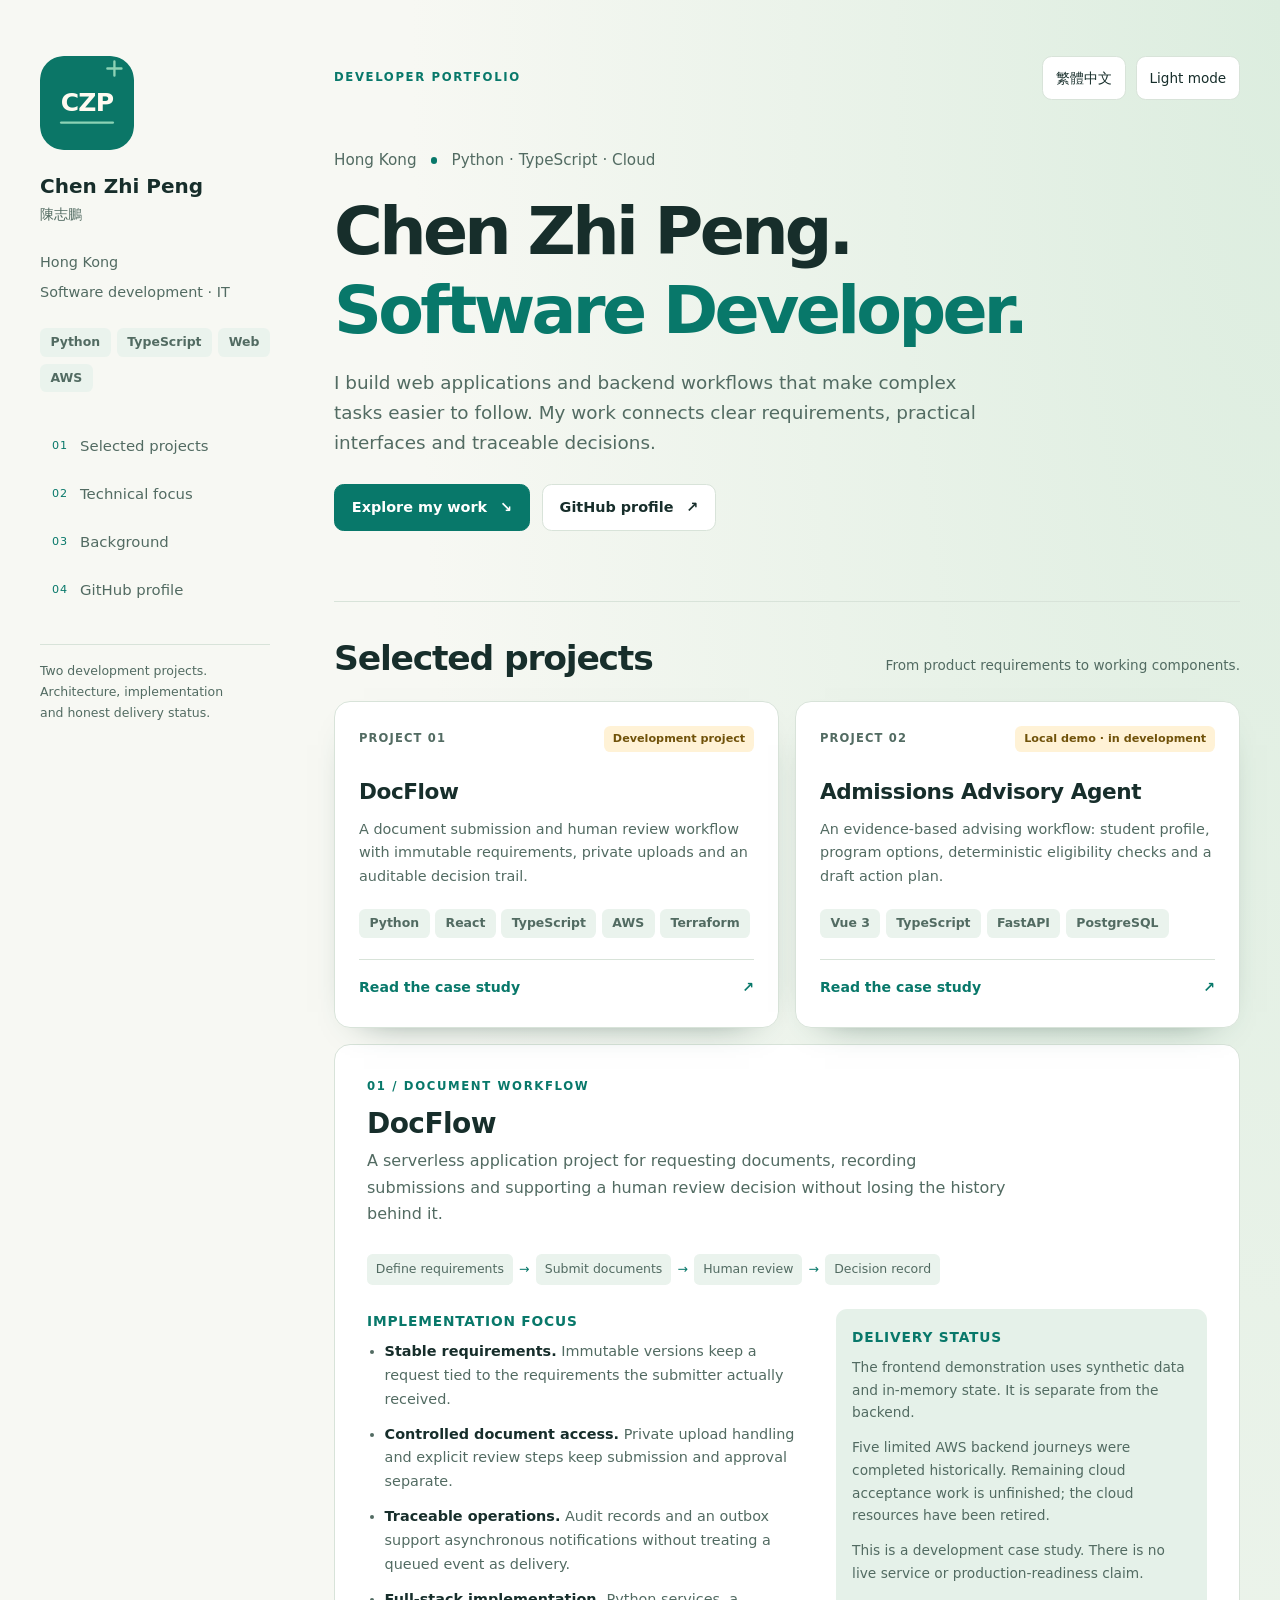
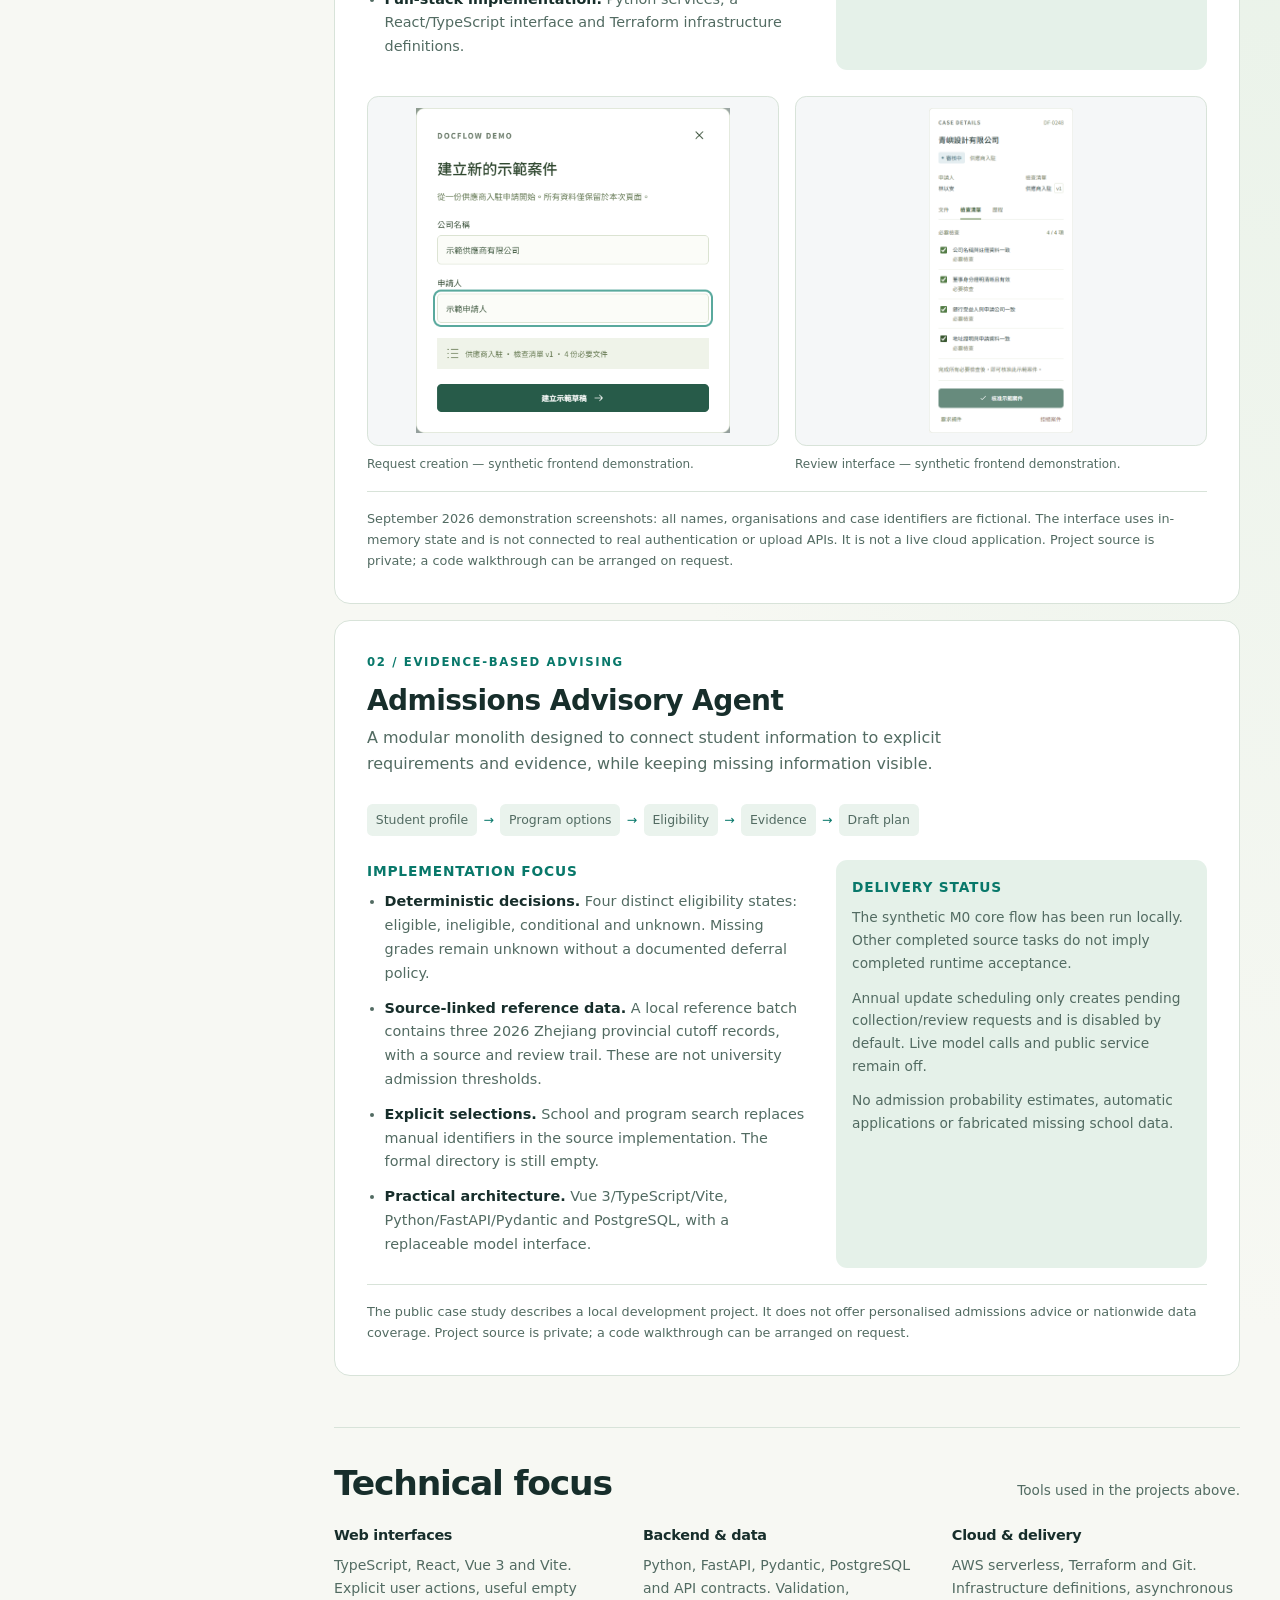
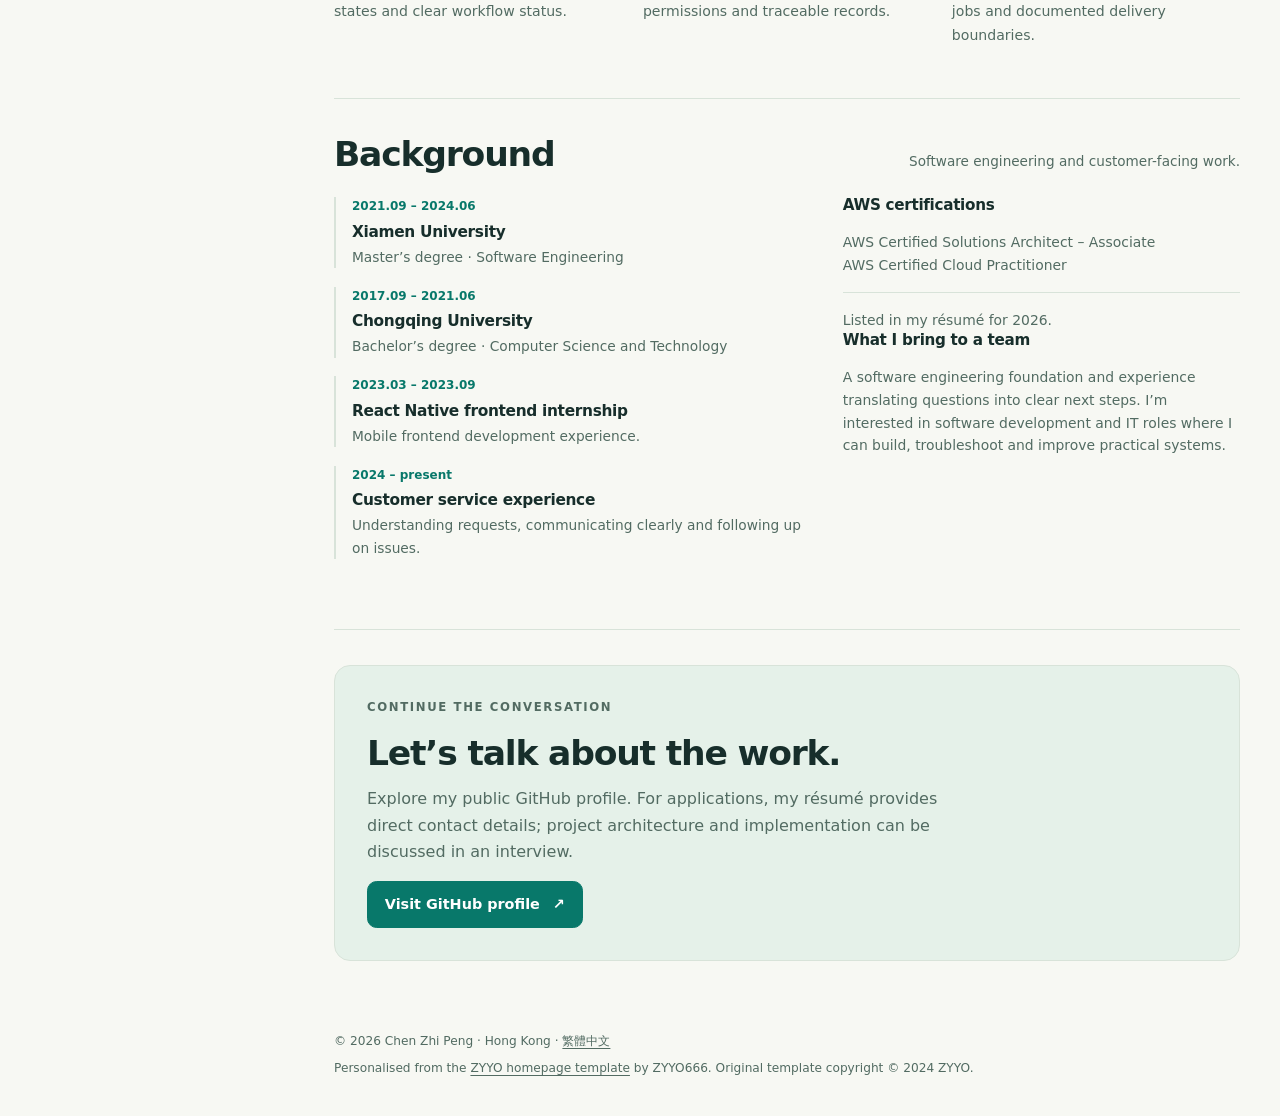
==== index.html @ c09a93d9 "PORTFOLIO-01 adapt ZYYO template for bilingual developer case studies" ====
<!DOCTYPE html>
<html lang="en" data-theme="light">
<head>
    <meta charset="utf-8">
    <meta name="viewport" content="width=device-width, initial-scale=1">
    <title>Chen Zhi Peng | Software Developer</title>
    <meta name="description" content="Chen Zhi Peng — software developer in Hong Kong. Selected projects in Python, TypeScript, web applications and AWS document workflows.">
    <meta name="theme-color" content="#08786a">
    <link rel="canonical" href="https://chanbilly-lab.github.io/">
    <link rel="icon" href="./static/img/monogram.svg" type="image/svg+xml">
    <link rel="alternate" hreflang="en" href="https://chanbilly-lab.github.io/">
    <link rel="alternate" hreflang="zh-Hant" href="https://chanbilly-lab.github.io/zh.html">
    <link rel="stylesheet" href="./static/css/root.css">
    <link rel="stylesheet" href="./static/css/style.css">
    <script src="./static/js/script.js" defer></script>
</head>
<body>
    <a class="skip-link" href="#main">Skip to content</a>
    <div class="zyyo-main">
        <aside class="zyyo-left" aria-label="Profile and navigation">
            <img class="logo" src="./static/img/monogram.svg" alt="CZP monogram" width="94" height="94">
            <div class="profile-name">Chen Zhi Peng</div>
            <div class="profile-name-secondary" lang="zh-Hant">陳志鵬</div>
            <div class="left-div left-des">
                <p>Hong Kong</p>
                <p>Software development · IT</p>
            </div>
            <div class="left-div left-tag" aria-label="Core technologies">
                <span class="left-tag-item">Python</span>
                <span class="left-tag-item">TypeScript</span>
                <span class="left-tag-item">Web</span>
                <span class="left-tag-item">AWS</span>
            </div>
            <nav class="side-nav" aria-label="On this page">
                <a href="#projects"><span aria-hidden="true">01</span>Selected projects</a>
                <a href="#skills"><span aria-hidden="true">02</span>Technical focus</a>
                <a href="#background"><span aria-hidden="true">03</span>Background</a>
                <a href="#contact"><span aria-hidden="true">04</span>GitHub profile</a>
            </nav>
            <p class="side-note">Two development projects.<br>Architecture, implementation<br>and honest delivery status.</p>
        </aside>
        <main class="zyyo-right" id="main">
            <div class="top-bar">
                <span class="eyebrow">Developer portfolio</span>
                <div class="toolbar">
                    <a class="language-link" href="./zh.html" lang="zh-Hant" hreflang="zh-Hant">繁體中文</a>
                    <button class="theme-toggle" type="button" data-theme-toggle aria-label="Toggle dark mode" aria-pressed="false" hidden>Light mode</button>
                </div>
            </div>
            <header class="hero">
                <p class="role-line">Hong Kong <span aria-hidden="true"></span> Python · TypeScript · Cloud</p>
                <h1 class="welcome">Chen Zhi Peng.<br><span class="gradientText">Software Developer.</span></h1>
                <p class="description">I build web applications and backend workflows that make complex tasks easier to follow. My work connects clear requirements, practical interfaces and traceable decisions.</p>
                <div class="iconContainer">
                    <a class="button button-primary" href="#projects">Explore my work <span aria-hidden="true">↘</span></a>
                    <a class="button button-secondary" href="https://github.com/chanbilly-lab">GitHub profile <span aria-hidden="true">↗</span></a>
                </div>
            </header>
            <section class="section" id="projects" aria-labelledby="projects-title">
                <div class="section-heading">
                    <h2 id="projects-title">Selected projects</h2>
                    <p>From product requirements to working components.</p>
                </div>
                <div class="projectList">
                    <article class="projectItem">
                        <div class="project-top"><span class="project-number">PROJECT 01</span><span class="status">Development project</span></div>
                        <h3>DocFlow</h3>
                        <p>A document submission and human review workflow with immutable requirements, private uploads and an auditable decision trail.</p>
                        <div class="stack" aria-label="DocFlow technologies"><span>Python</span><span>React</span><span>TypeScript</span><span>AWS</span><span>Terraform</span></div>
                        <a class="project-link" href="#docflow">Read the case study <span aria-hidden="true">↗</span></a>
                    </article>
                    <article class="projectItem">
                        <div class="project-top"><span class="project-number">PROJECT 02</span><span class="status">Local demo · in development</span></div>
                        <h3>Admissions Advisory Agent</h3>
                        <p>An evidence-based advising workflow: student profile, program options, deterministic eligibility checks and a draft action plan.</p>
                        <div class="stack" aria-label="Admissions project technologies"><span>Vue 3</span><span>TypeScript</span><span>FastAPI</span><span>PostgreSQL</span></div>
                        <a class="project-link" href="#admissions">Read the case study <span aria-hidden="true">↗</span></a>
                    </article>
                </div>
                <article class="case-study" id="docflow" aria-labelledby="docflow-title">
                    <p class="eyebrow case-label">01 / Document workflow</p>
                    <h3 id="docflow-title">DocFlow</h3>
                    <p class="case-summary">A serverless application project for requesting documents, recording submissions and supporting a human review decision without losing the history behind it.</p>
                    <div class="flow" aria-label="Workflow: define requirements, submit documents, human review, decision record">
                        <span>Define requirements</span><i aria-hidden="true">→</i><span>Submit documents</span><i aria-hidden="true">→</i><span>Human review</span><i aria-hidden="true">→</i><span>Decision record</span>
                    </div>
                    <div class="case-grid">
                        <div>
                            <h4>Implementation focus</h4>
                            <ul>
                                <li><strong>Stable requirements.</strong> Immutable versions keep a request tied to the requirements the submitter actually received.</li>
                                <li><strong>Controlled document access.</strong> Private upload handling and explicit review steps keep submission and approval separate.</li>
                                <li><strong>Traceable operations.</strong> Audit records and an outbox support asynchronous notifications without treating a queued event as delivery.</li>
                                <li><strong>Full-stack implementation.</strong> Python services, a React/TypeScript interface and Terraform infrastructure definitions.</li>
                            </ul>
                        </div>
                        <div class="project-scope">
                            <h4>Delivery status</h4>
                            <p>The frontend demonstration uses synthetic data and in-memory state. It is separate from the backend.</p>
                            <p>Five limited AWS backend journeys were completed historically. Remaining cloud acceptance work is unfinished; the cloud resources have been retired.</p>
                            <p>This is a development case study. There is no live service or production-readiness claim.</p>
                        </div>
                    </div>
                    <div class="demo-gallery" aria-label="Synthetic frontend examples">
                        <figure>
                            <div class="demo-image"><img src="./static/img/projects/docflow-create-demo.png" alt="Synthetic DocFlow frontend form for creating a document request" width="460" height="510" loading="lazy"></div>
                            <figcaption>Request creation — synthetic frontend demonstration.</figcaption>
                        </figure>
                        <figure>
                            <div class="demo-image"><img src="./static/img/projects/docflow-review-demo.png" alt="Synthetic DocFlow frontend document review example" width="304" height="686" loading="lazy"></div>
                            <figcaption>Review interface — synthetic frontend demonstration.</figcaption>
                        </figure>
                    </div>
                    <p class="source-note">September 2026 demonstration screenshots: all names, organisations and case identifiers are fictional. The interface uses in-memory state and is not connected to real authentication or upload APIs. It is not a live cloud application. Project source is private; a code walkthrough can be arranged on request.</p>
                </article>
                <article class="case-study" id="admissions" aria-labelledby="admissions-title">
                    <p class="eyebrow case-label">02 / Evidence-based advising</p>
                    <h3 id="admissions-title">Admissions Advisory Agent</h3>
                    <p class="case-summary">A modular monolith designed to connect student information to explicit requirements and evidence, while keeping missing information visible.</p>
                    <div class="flow" aria-label="Workflow: profile, program options, eligibility checks, evidence, draft plan">
                        <span>Student profile</span><i aria-hidden="true">→</i><span>Program options</span><i aria-hidden="true">→</i><span>Eligibility</span><i aria-hidden="true">→</i><span>Evidence</span><i aria-hidden="true">→</i><span>Draft plan</span>
                    </div>
                    <div class="case-grid">
                        <div>
                            <h4>Implementation focus</h4>
                            <ul>
                                <li><strong>Deterministic decisions.</strong> Four distinct eligibility states: eligible, ineligible, conditional and unknown. Missing grades remain unknown without a documented deferral policy.</li>
                                <li><strong>Source-linked reference data.</strong> A local reference batch contains three 2026 Zhejiang provincial cutoff records, with a source and review trail. These are not university admission thresholds.</li>
                                <li><strong>Explicit selections.</strong> School and program search replaces manual identifiers in the source implementation. The formal directory is still empty.</li>
                                <li><strong>Practical architecture.</strong> Vue 3/TypeScript/Vite, Python/FastAPI/Pydantic and PostgreSQL, with a replaceable model interface.</li>
                            </ul>
                        </div>
                        <div class="project-scope">
                            <h4>Delivery status</h4>
                            <p>The synthetic M0 core flow has been run locally. Other completed source tasks do not imply completed runtime acceptance.</p>
                            <p>Annual update scheduling only creates pending collection/review requests and is disabled by default. Live model calls and public service remain off.</p>
                            <p>No admission probability estimates, automatic applications or fabricated missing school data.</p>
                        </div>
                    </div>
                    <p class="source-note">The public case study describes a local development project. It does not offer personalised admissions advice or nationwide data coverage. Project source is private; a code walkthrough can be arranged on request.</p>
                </article>
            </section>
            <section class="section" id="skills" aria-labelledby="skills-title">
                <div class="section-heading"><h2 id="skills-title">Technical focus</h2><p>Tools used in the projects above.</p></div>
                <div class="skills-grid">
                    <div><h3>Web interfaces</h3><p>TypeScript, React, Vue 3 and Vite. Explicit user actions, useful empty states and clear workflow status.</p></div>
                    <div><h3>Backend &amp; data</h3><p>Python, FastAPI, Pydantic, PostgreSQL and API contracts. Validation, permissions and traceable records.</p></div>
                    <div><h3>Cloud &amp; delivery</h3><p>AWS serverless, Terraform and Git. Infrastructure definitions, asynchronous jobs and documented delivery boundaries.</p></div>
                </div>
            </section>
            <section class="section" id="background" aria-labelledby="background-title">
                <div class="section-heading"><h2 id="background-title">Background</h2><p>Software engineering and customer-facing work.</p></div>
                <div class="background-grid">
                    <ul class="timeline">
                        <li><time>2021.09 – 2024.06</time><h3>Xiamen University</h3><p>Master’s degree · Software Engineering</p></li>
                        <li><time>2017.09 – 2021.06</time><h3>Chongqing University</h3><p>Bachelor’s degree · Computer Science and Technology</p></li>
                        <li><time>2023.03 – 2023.09</time><h3>React Native frontend internship</h3><p>Mobile frontend development experience.</p></li>
                        <li><time>2024 – present</time><h3>Customer service experience</h3><p>Understanding requests, communicating clearly and following up on issues.</p></li>
                    </ul>
                    <div class="certifications">
                        <h3>AWS certifications</h3>
                        <p>AWS Certified Solutions Architect – Associate<br>AWS Certified Cloud Practitioner</p>
                        <p class="source-note">Listed in my résumé for 2026.</p>
                        <h3>What I bring to a team</h3>
                        <p>A software engineering foundation and experience translating questions into clear next steps. I’m interested in software development and IT roles where I can build, troubleshoot and improve practical systems.</p>
                    </div>
                </div>
            </section>
            <section class="section" id="contact" aria-labelledby="contact-title">
                <div class="contact">
                    <p class="eyebrow">Continue the conversation</p>
                    <h2 id="contact-title">Let’s talk about the work.</h2>
                    <p>Explore my public GitHub profile. For applications, my résumé provides direct contact details; project architecture and implementation can be discussed in an interview.</p>
                    <a class="button button-primary" href="https://github.com/chanbilly-lab">Visit GitHub profile <span aria-hidden="true">↗</span></a>
                </div>
            </section>
            <footer>
                <p>© 2026 Chen Zhi Peng · Hong Kong · <a href="./zh.html" lang="zh-Hant">繁體中文</a></p>
                <p>Personalised from the <a href="https://github.com/ZYYO666/homepage">ZYYO homepage template</a> by ZYYO666. Original template copyright © 2024 ZYYO.</p>
            </footer>
        </main>
    </div>
</body>
</html>
---- static/css/root.css ----
/* Theme variables retain the ZYYO homepage template's customization structure.
   Original template: https://github.com/ZYYO666/homepage (ZYYO666). */
:root {
    color-scheme: light;
    --main_bg_color: #f7f8f3;
    --main_text_color: #172e2b;
    --gradient: linear-gradient(105deg, #086f64, #268573 65%, #506d62);
    --purple_text_color: #08786a;
    --text_bg_color: #e5f1e9;
    --item_bg_color: #ffffff;
    --item_hover_color: #f0f7f2;
    --item_left_title_color: #172e2b;
    --item_left_text_color: #526b62;
    --footer_text_color: #526b62;
    --left_tag_item: #eaf3ed;
    --card_filter: 0px;
    --back_filter: 0px;
    --back_filter_color: transparent;
    --fill: #172e2b;
    --border_color: #d8e3d9;
    --muted_color: #526b62;
    --accent_color: #08786a;
    --accent_contrast: #ffffff;
    --status_bg: #fff2d6;
    --status_text: #70520a;
    --soft_gradient: radial-gradient(ellipse at 100% 0%, #dceddf 0, transparent 48%);
    --card_shadow: 0 14px 38px -30px #294f40;
}

html[data-theme="dark"] {
    color-scheme: dark;
    --main_bg_color: #14221f;
    --main_text_color: #eff5ee;
    --gradient: linear-gradient(105deg, #88d9bc, #b2ead3 65%, #d2e9dc);
    --purple_text_color: #88d9bc;
    --text_bg_color: #253b32;
    --item_bg_color: #1c2d27;
    --item_hover_color: #253c32;
    --item_left_title_color: #eff5ee;
    --item_left_text_color: #becfc4;
    --footer_text_color: #becfc4;
    --left_tag_item: #2a4034;
    --fill: #eff5ee;
    --border_color: #395143;
    --muted_color: #becfc4;
    --accent_color: #88d9bc;
    --accent_contrast: #14221f;
    --status_bg: #443c24;
    --status_text: #f2d889;
    --soft_gradient: radial-gradient(ellipse at 100% 0%, #264335 0, transparent 48%);
    --card_shadow: none;
}
---- static/css/style.css ----
/* Adapted from the sidebar and project card structure of ZYYO666/homepage.
   System fonts, keyboard focus and text selection are intentional. */
* { box-sizing: border-box; }
html { scroll-behavior: smooth; scroll-padding-top: 2rem; }
body {
    margin: 0;
    min-width: 280px;
    color: var(--main_text_color);
    background: var(--soft_gradient), var(--main_bg_color);
    font-family: ui-sans-serif, system-ui, -apple-system, BlinkMacSystemFont, "Segoe UI", "Microsoft JhengHei", "PingFang TC", sans-serif;
    font-size: 16px;
    line-height: 1.65;
    -webkit-font-smoothing: antialiased;
}
a { color: inherit; text-underline-offset: .22em; }
a:hover { color: var(--accent_color); }
button { font: inherit; }
button, a { -webkit-tap-highlight-color: transparent; }
:focus-visible { outline: 3px solid var(--accent_color); outline-offset: 5px; border-radius: 4px; }
img { display: block; max-width: 100%; }
button[hidden] { display: none; }
h1, h2, h3, h4, p { margin-top: 0; }
h1, h2, h3, h4 { line-height: 1.18; }
h2 { font-size: clamp(1.6rem, 2.7vw, 2.3rem); letter-spacing: -.035em; }
h3 { font-size: 1.35rem; letter-spacing: -.02em; }
p { margin-bottom: 1rem; }
strong { font-weight: 650; }
::selection { background: var(--text_bg_color); }
.skip-link {
    position: absolute;
    left: 1rem;
    top: .75rem;
    padding: .65rem 1rem;
    border-radius: .65rem;
    z-index: 10;
    color: var(--accent_contrast);
    background: var(--accent_color);
    transform: translateY(-180%);
}
.skip-link:focus { transform: translateY(0); }
.zyyo-main {
    display: grid;
    grid-template-columns: 230px minmax(0, 1fr);
    gap: clamp(2rem, 5vw, 5rem);
    max-width: 1280px;
    margin: 0 auto;
    padding: 3.5rem 2.5rem 2rem;
}
.zyyo-left { position: sticky; top: 2rem; align-self: start; min-width: 0; }
.logo { width: 94px; height: 94px; margin-bottom: 1.45rem; border-radius: 24px; }
.profile-name { margin-bottom: .2rem; font-size: 1.25rem; font-weight: 700; line-height: 1.35; }
.profile-name-secondary { color: var(--muted_color); font-size: .9rem; }
.left-div { margin-top: 1.5rem; }
.left-des { font-size: .9rem; color: var(--muted_color); }
.left-des p { margin-bottom: .35rem; }
.left-tag { display: flex; flex-wrap: wrap; gap: .4rem; }
.left-tag-item, .stack span {
    display: inline-block;
    padding: .26rem .65rem;
    border-radius: .4rem;
    background: var(--left_tag_item);
    color: var(--item_left_text_color);
    font-size: .78rem;
    font-weight: 550;
}
.side-nav { display: grid; gap: .25rem; margin: 2rem 0; }
.side-nav a {
    display: flex;
    align-items: center;
    min-height: 44px;
    padding: .55rem .75rem;
    border-radius: .55rem;
    text-decoration: none;
    color: var(--muted_color);
    font-size: .93rem;
}
.side-nav a:hover { background: var(--item_hover_color); color: var(--accent_color); }
.side-nav span { margin-right: .75rem; font-size: .7rem; letter-spacing: .08em; color: var(--accent_color); }
.side-note { font-size: .78rem; color: var(--muted_color); border-top: 1px solid var(--border_color); padding-top: 1rem; }
.zyyo-right { min-width: 0; }
.top-bar { display: flex; justify-content: space-between; align-items: center; gap: 1rem; margin-bottom: 3rem; }
.eyebrow { color: var(--accent_color); font-size: .73rem; letter-spacing: .14em; text-transform: uppercase; font-weight: 700; }
.toolbar { display: flex; align-items: center; gap: .6rem; }
.language-link, .theme-toggle {
    display: inline-flex;
    align-items: center;
    justify-content: center;
    min-height: 44px;
    padding: .45rem .8rem;
    border: 1px solid var(--border_color);
    border-radius: .6rem;
    color: var(--main_text_color);
    background: var(--item_bg_color);
    text-decoration: none;
    font-size: .85rem;
    cursor: pointer;
}
.language-link:hover, .theme-toggle:hover { background: var(--item_hover_color); }
.hero { padding-bottom: 3.4rem; }
.welcome { font-size: clamp(2.7rem, 5.2vw, 4.65rem); letter-spacing: -.055em; font-weight: 750; margin-bottom: 1.15rem; }
.gradientText { color: var(--accent_color); }
.description { max-width: 660px; color: var(--muted_color); font-size: clamp(1.02rem, 1.6vw, 1.15rem); }
.role-line { margin-bottom: 1.2rem; font-size: .95rem; color: var(--muted_color); }
.role-line span { display: inline-block; width: .38rem; height: .38rem; border-radius: 50%; background: var(--accent_color); vertical-align: middle; margin: 0 .6rem; }
.iconContainer { display: flex; flex-wrap: wrap; align-items: center; gap: .75rem; margin-top: 1.6rem; }
.button {
    display: inline-flex;
    align-items: center;
    justify-content: center;
    min-height: 46px;
    padding: .65rem 1.05rem;
    border: 1px solid var(--border_color);
    border-radius: .6rem;
    text-decoration: none;
    font-size: .9rem;
    font-weight: 650;
    background: var(--item_bg_color);
    gap: .8rem;
}
.button-primary { color: var(--accent_contrast); background: var(--accent_color); border-color: var(--accent_color); }
.button-primary:hover { color: var(--accent_contrast); opacity: .92; }
.button-secondary:hover { background: var(--item_hover_color); }
.section { margin-top: 1rem; padding: 2.2rem 0; border-top: 1px solid var(--border_color); }
.section-heading { display: flex; justify-content: space-between; align-items: baseline; flex-wrap: wrap; gap: .5rem 1rem; margin-bottom: 1.4rem; }
.section-heading h2 { margin-bottom: 0; }
.section-heading p { font-size: .85rem; color: var(--muted_color); margin-bottom: 0; }
.projectList { display: grid; grid-template-columns: repeat(2, minmax(0, 1fr)); gap: 1rem; }
.projectItem {
    display: flex;
    flex-direction: column;
    position: relative;
    padding: 1.5rem;
    border: 1px solid var(--border_color);
    border-radius: 1rem;
    background: var(--item_bg_color);
    box-shadow: var(--card_shadow);
}
.project-top { display: flex; align-items: center; justify-content: space-between; gap: .5rem; margin-bottom: 1.7rem; }
.project-number { font-size: .72rem; font-weight: 700; letter-spacing: .1em; color: var(--muted_color); }
.status { padding: .25rem .55rem; font-size: .7rem; border-radius: .4rem; background: var(--status_bg); color: var(--status_text); font-weight: 650; }
.projectItem h3 { margin-bottom: .8rem; }
.projectItem p { color: var(--item_left_text_color); font-size: .9rem; }
.stack { display: flex; flex-wrap: wrap; gap: .35rem; margin: .25rem 0 1.3rem; }
.project-link { display: inline-flex; align-items: center; justify-content: space-between; gap: 1rem; min-height: 44px; margin-top: auto; padding-top: .8rem; border-top: 1px solid var(--border_color); text-decoration: none; color: var(--accent_color); font-size: .88rem; font-weight: 650; }
.case-study { padding: 2rem; margin-top: 1rem; border-radius: 1rem; border: 1px solid var(--border_color); background: var(--item_bg_color); scroll-margin-top: 1.5rem; }
.case-label { margin-bottom: .7rem; }
.case-study h3 { font-size: 1.75rem; margin-bottom: .5rem; }
.case-summary { max-width: 650px; color: var(--muted_color); margin-bottom: 1.65rem; }
.case-grid { display: grid; grid-template-columns: 1.2fr 1fr; gap: 1.5rem; }
.case-grid h4 { margin: .2rem 0 .7rem; font-size: .86rem; text-transform: uppercase; letter-spacing: .06em; color: var(--accent_color); }
.case-grid ul { margin: 0; padding-left: 1.1rem; }
.case-grid li { margin-bottom: .7rem; font-size: .9rem; color: var(--muted_color); }
.case-grid strong { color: var(--main_text_color); }
.project-scope { background: var(--text_bg_color); padding: 1rem; border-radius: .7rem; }
.project-scope p { font-size: .86rem; color: var(--item_left_text_color); margin-bottom: .75rem; }
.project-scope p:last-child { margin-bottom: 0; }
.flow { display: flex; flex-wrap: wrap; gap: .4rem; margin: 1.2rem 0 1.5rem; font-size: .78rem; color: var(--muted_color); }
.flow span { background: var(--left_tag_item); border-radius: .35rem; padding: .35rem .55rem; }
.flow i { align-self: center; font-style: normal; color: var(--accent_color); }
.source-note { color: var(--muted_color); font-size: .8rem; margin: 1rem 0 0; padding-top: 1rem; border-top: 1px solid var(--border_color); }
.demo-gallery { display: grid; grid-template-columns: repeat(2, minmax(0, 1fr)); gap: 1rem; margin-top: 1.6rem; }
.demo-gallery figure { margin: 0; min-width: 0; }
.demo-image { display: flex; justify-content: center; align-items: center; height: 350px; padding: .7rem; border: 1px solid var(--border_color); border-radius: .7rem; background: #f5f7f8; }
.demo-image img { width: 100%; height: 100%; object-fit: contain; }
.demo-gallery figcaption { margin-top: .6rem; color: var(--muted_color); font-size: .75rem; }
.skills-grid { display: grid; grid-template-columns: repeat(3, minmax(0, 1fr)); gap: 1.3rem; }
.skills-grid h3 { font-size: .9rem; margin-bottom: .65rem; }
.skills-grid p { font-size: .88rem; color: var(--muted_color); margin-bottom: 0; }
.background-grid { display: grid; grid-template-columns: 1.2fr 1fr; gap: 2rem; }
.timeline { list-style: none; padding: 0; margin: 0; }
.timeline li { margin-bottom: 1.15rem; border-left: 2px solid var(--border_color); padding-left: 1rem; }
.timeline time { display: block; color: var(--accent_color); font-size: .75rem; font-weight: 650; margin-bottom: .35rem; }
.timeline h3 { font-size: .96rem; margin-bottom: .3rem; }
.timeline p { margin-bottom: 0; font-size: .86rem; color: var(--muted_color); }
.certifications h3 { font-size: .95rem; }
.certifications p { font-size: .87rem; color: var(--muted_color); }
.contact { padding: 2rem; border: 1px solid var(--border_color); border-radius: 1rem; background: var(--text_bg_color); }
.contact h2 { margin-bottom: .75rem; }
.contact p { max-width: 620px; color: var(--muted_color); }
footer { margin: 2.2rem 0 0; color: var(--footer_text_color); font-size: .76rem; }
footer p { margin-bottom: .4rem; }
footer a { text-decoration: underline; }
@media (max-width: 1040px) {
    .zyyo-main { grid-template-columns: 190px minmax(0, 1fr); gap: 2rem; padding: 2.5rem 1.5rem; }
    .projectList { grid-template-columns: 1fr; }
    .projectItem { padding: 1.4rem; }
    .project-top { margin-bottom: 1rem; }
    .case-grid { grid-template-columns: 1fr; }
}
@media (max-width: 760px) {
    html { scroll-padding-top: 1rem; }
    .zyyo-main { display: block; padding: 1.5rem 1.1rem; }
    .zyyo-left { position: static; display: grid; grid-template-columns: 66px minmax(0, 1fr); gap: .15rem 1rem; padding-bottom: 1.2rem; margin-bottom: 1.8rem; border-bottom: 1px solid var(--border_color); }
    .logo { width: 66px; height: 66px; margin: 0; grid-row: 1 / 4; border-radius: 18px; }
    .profile-name { font-size: 1.05rem; }
    .profile-name-secondary { font-size: .8rem; }
    .left-des { margin-top: .4rem; font-size: .8rem; }
    .left-des p:last-child, .left-tag, .side-note { display: none; }
    .side-nav { grid-column: 1 / -1; display: flex; flex-wrap: wrap; gap: .2rem; margin: 1rem 0 0; }
    .side-nav a { padding: .5rem .6rem; font-size: .82rem; }
    .side-nav span { display: none; }
    .top-bar { margin-bottom: 2rem; gap: .4rem; }
    .eyebrow { font-size: .66rem; letter-spacing: .08em; }
    .toolbar { gap: .4rem; }
    .language-link, .theme-toggle { font-size: .75rem; padding: .45rem .6rem; }
    .welcome { font-size: clamp(2.5rem, 9vw, 4rem); }
    .hero { padding-bottom: 2rem; }
    .section { padding: 1.6rem 0; }
    .case-study { padding: 1.3rem; }
    .case-study h3 { font-size: 1.5rem; }
    .demo-gallery { grid-template-columns: 1fr; }
    .skills-grid { grid-template-columns: 1fr; gap: 1rem; }
    .background-grid { grid-template-columns: 1fr; gap: 1rem; }
    .contact { padding: 1.4rem; }
}
@media (prefers-reduced-motion: reduce) {
    html { scroll-behavior: auto; }
    *, *::before, *::after { animation: none !important; transition: none !important; }
}
@media print {
    body { background: #fff; color: #000; }
    .zyyo-main { display: block; padding: 0; }
    .zyyo-left, .toolbar, .iconContainer, .skip-link { display: none; }
    .projectList, .case-grid, .background-grid { display: block; }
    .projectItem, .case-study, .contact { box-shadow: none; break-inside: avoid; margin-bottom: 1rem; background: #fff; }
    .project-scope { background: #fff; }
    a { color: #000; }
}
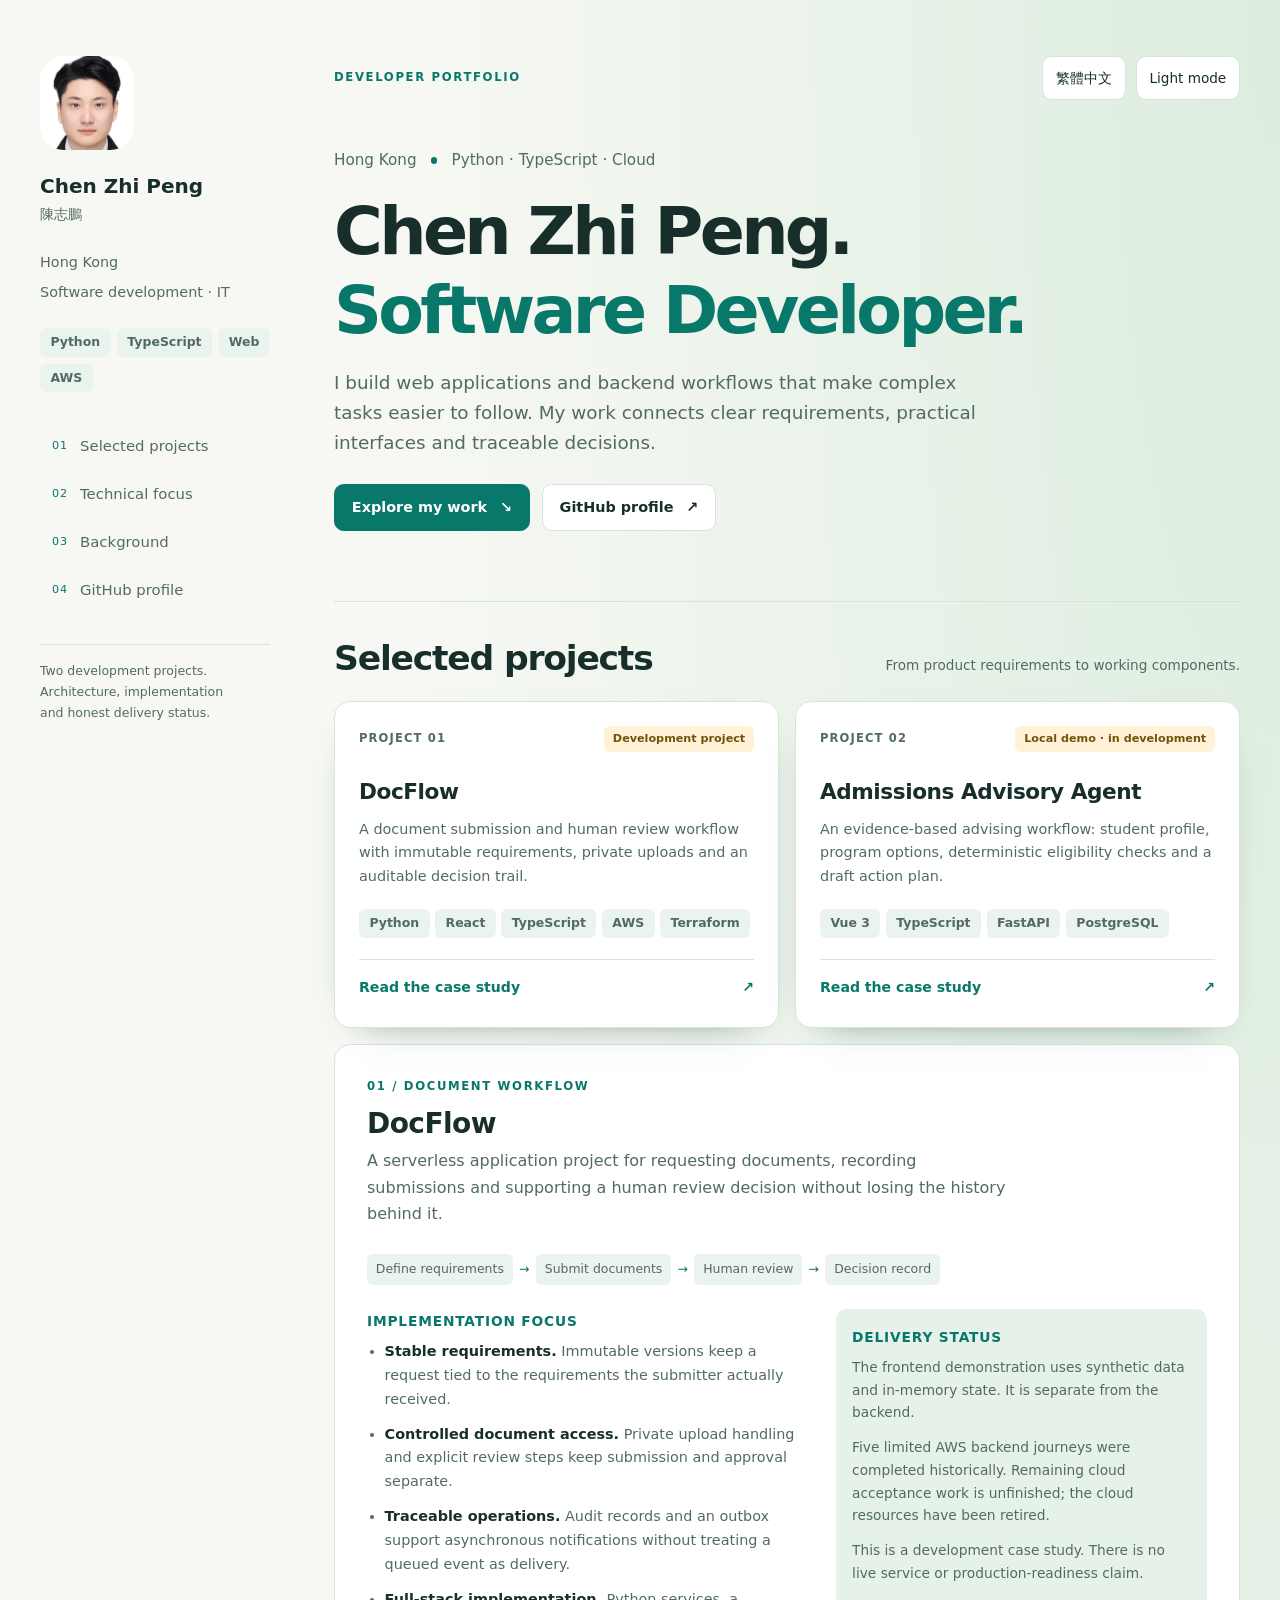
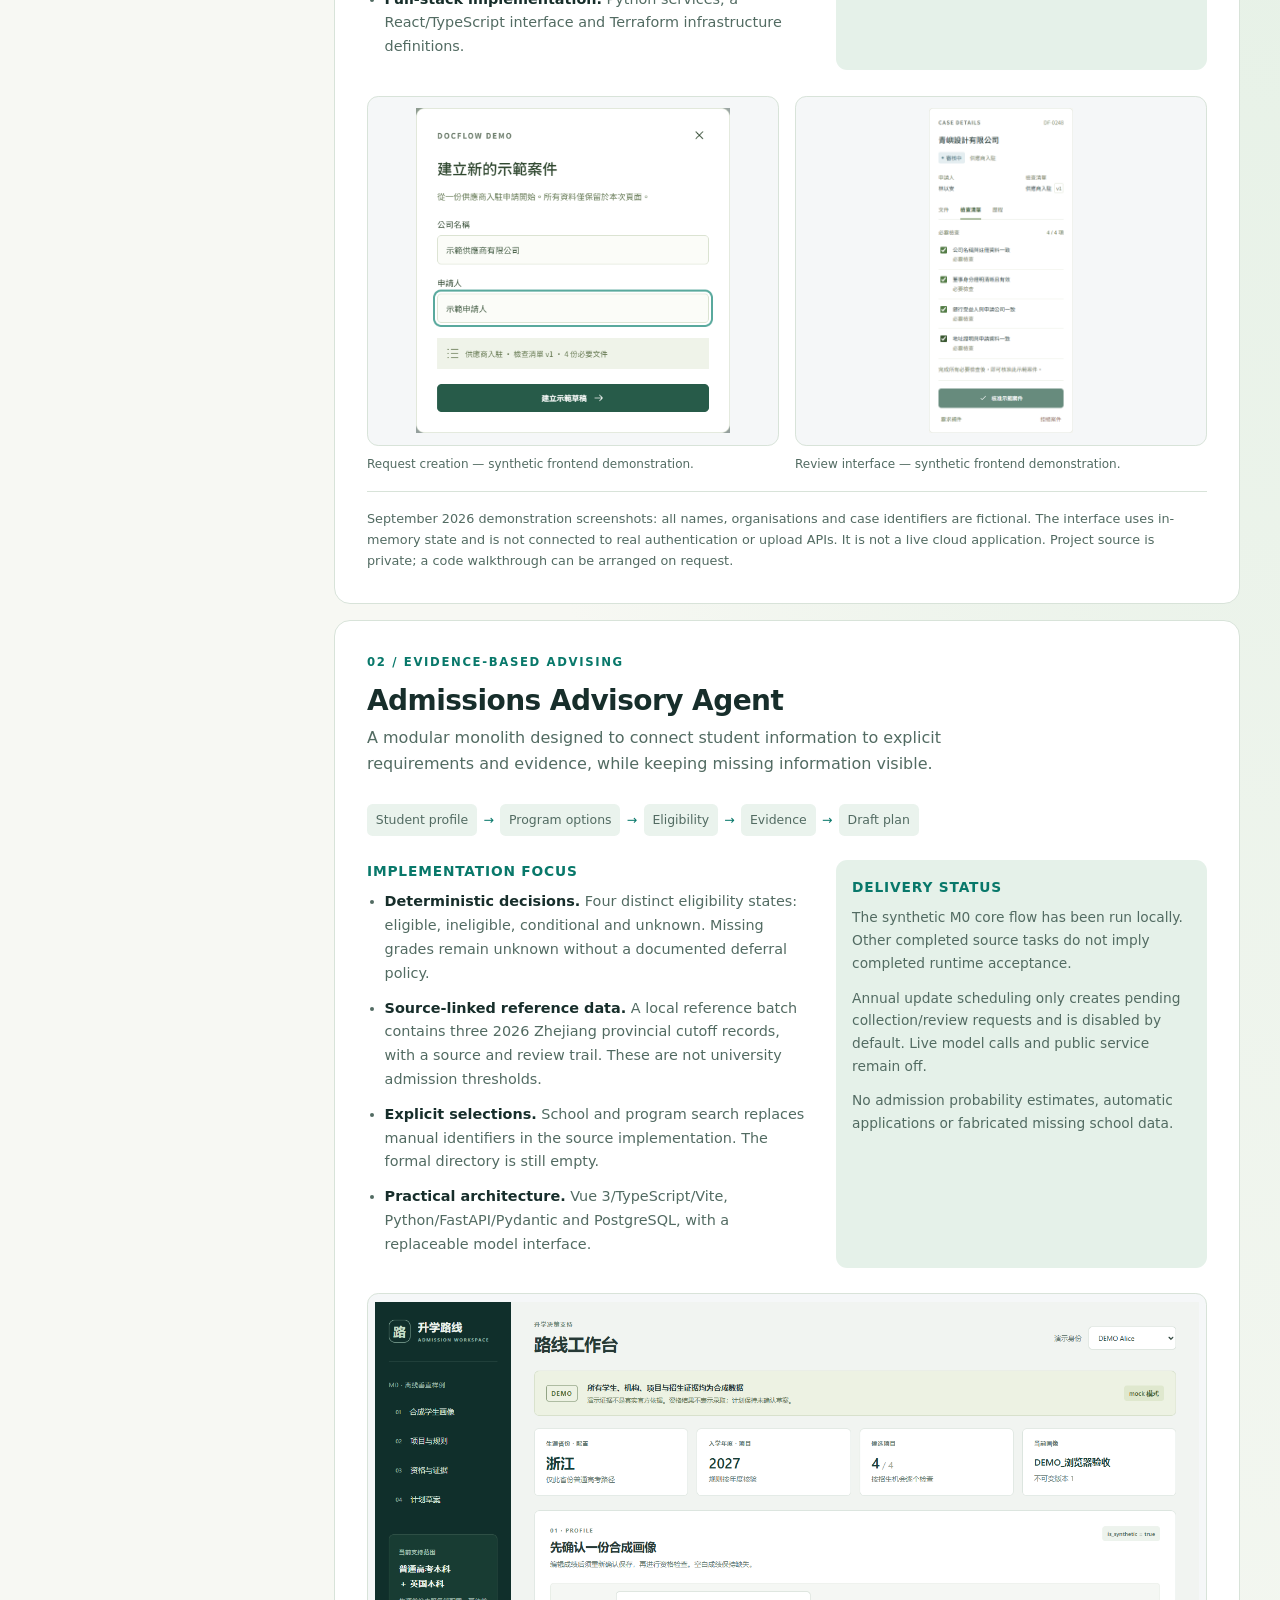
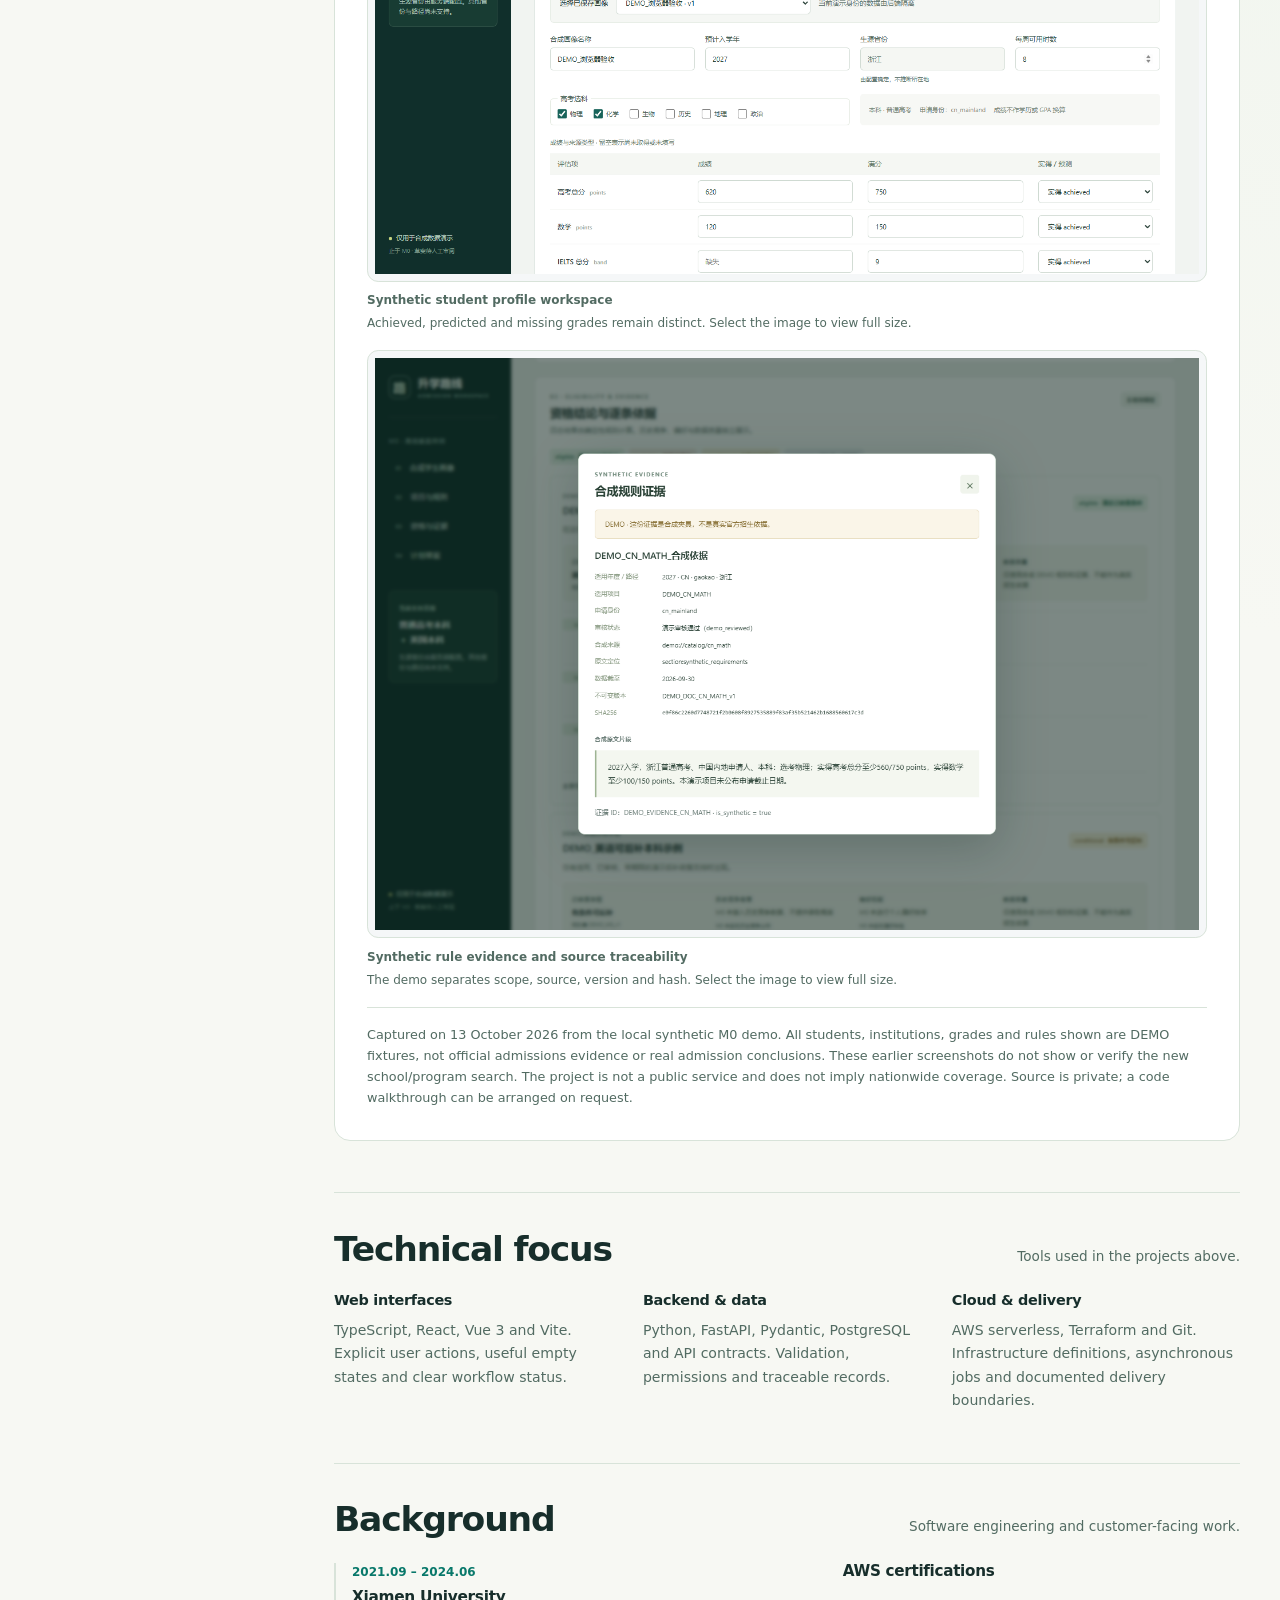
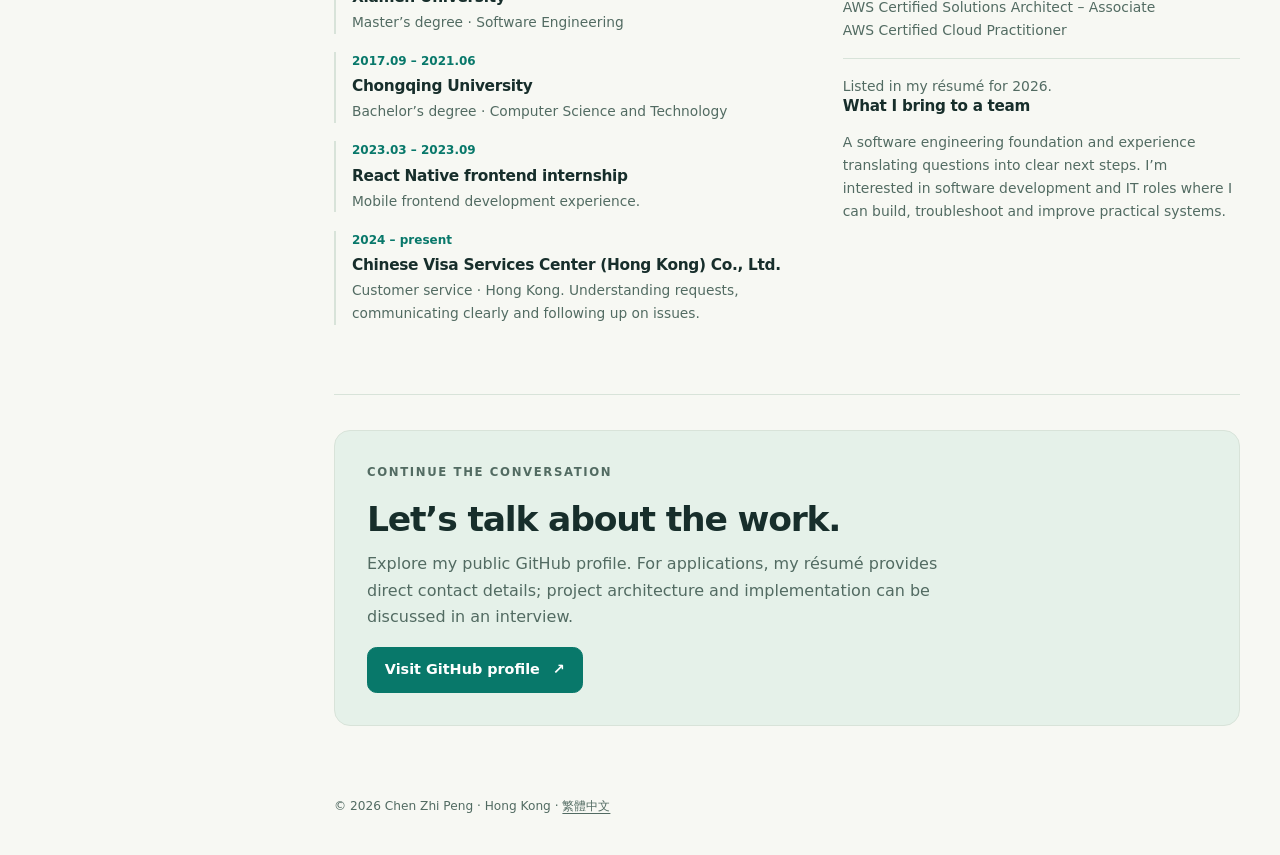
==== commit 72d24549: "PORTFOLIO-02 add portrait workplace and admissions demo images" ====
--- a/index.html
+++ b/index.html
@@ -18,7 +18,7 @@
     <a class="skip-link" href="#main">Skip to content</a>
     <div class="zyyo-main">
         <aside class="zyyo-left" aria-label="Profile and navigation">
-            <img class="logo" src="./static/img/monogram.svg" alt="CZP monogram" width="94" height="94">
+            <img class="logo profile-photo" src="./static/img/portrait.jpg" alt="Portrait of Chen Zhi Peng" width="94" height="94">
             <div class="profile-name">Chen Zhi Peng</div>
             <div class="profile-name-secondary" lang="zh-Hant">陳志鵬</div>
             <div class="left-div left-des">
@@ -137,7 +137,21 @@
                             <p>No admission probability estimates, automatic applications or fabricated missing school data.</p>
                         </div>
                     </div>
-                    <p class="source-note">The public case study describes a local development project. It does not offer personalised admissions advice or nationwide data coverage. Project source is private; a code walkthrough can be arranged on request.</p>
+                    <div class="demo-gallery admissions-gallery" aria-label="Earlier synthetic M0 demonstration screenshots">
+                        <figure>
+                            <a class="demo-image" href="./static/img/projects/admissions-profile-demo.png" target="_blank" rel="noopener" aria-label="Open the synthetic student profile screenshot at full size in a new tab">
+                                <img src="./static/img/projects/admissions-profile-demo.png" alt="Earlier M0 student profile workspace with explicit DEMO and synthetic-grade labels" width="1440" height="1000" loading="lazy">
+                            </a>
+                            <figcaption><strong>Synthetic student profile workspace</strong>Achieved, predicted and missing grades remain distinct. Select the image to view full size.</figcaption>
+                        </figure>
+                        <figure>
+                            <a class="demo-image" href="./static/img/projects/admissions-evidence-demo.png" target="_blank" rel="noopener" aria-label="Open the synthetic rule evidence screenshot at full size in a new tab">
+                                <img src="./static/img/projects/admissions-evidence-demo.png" alt="Earlier M0 synthetic rule evidence dialog showing scope, source locator, version and hash" width="1440" height="1000" loading="lazy">
+                            </a>
+                            <figcaption><strong>Synthetic rule evidence and source traceability</strong>The demo separates scope, source, version and hash. Select the image to view full size.</figcaption>
+                        </figure>
+                    </div>
+                    <p class="source-note">Captured on 13 October 2026 from the local synthetic M0 demo. All students, institutions, grades and rules shown are DEMO fixtures, not official admissions evidence or real admission conclusions. These earlier screenshots do not show or verify the new school/program search. The project is not a public service and does not imply nationwide coverage. Source is private; a code walkthrough can be arranged on request.</p>
                 </article>
             </section>
             <section class="section" id="skills" aria-labelledby="skills-title">
@@ -155,7 +169,7 @@
                         <li><time>2021.09 – 2024.06</time><h3>Xiamen University</h3><p>Master’s degree · Software Engineering</p></li>
                         <li><time>2017.09 – 2021.06</time><h3>Chongqing University</h3><p>Bachelor’s degree · Computer Science and Technology</p></li>
                         <li><time>2023.03 – 2023.09</time><h3>React Native frontend internship</h3><p>Mobile frontend development experience.</p></li>
-                        <li><time>2024 – present</time><h3>Customer service experience</h3><p>Understanding requests, communicating clearly and following up on issues.</p></li>
+                        <li><time>2024 – present</time><h3>Chinese Visa Services Center (Hong Kong) Co., Ltd.</h3><p>Customer service · Hong Kong. Understanding requests, communicating clearly and following up on issues.</p></li>
                     </ul>
                     <div class="certifications">
                         <h3>AWS certifications</h3>
@@ -176,7 +190,6 @@
             </section>
             <footer>
                 <p>© 2026 Chen Zhi Peng · Hong Kong · <a href="./zh.html" lang="zh-Hant">繁體中文</a></p>
-                <p>Personalised from the <a href="https://github.com/ZYYO666/homepage">ZYYO homepage template</a> by ZYYO666. Original template copyright © 2024 ZYYO.</p>
             </footer>
         </main>
     </div>
--- a/static/css/style.css
+++ b/static/css/style.css
@@ -48,6 +48,7 @@
 }
 .zyyo-left { position: sticky; top: 2rem; align-self: start; min-width: 0; }
 .logo { width: 94px; height: 94px; margin-bottom: 1.45rem; border-radius: 24px; }
+.profile-photo { object-fit: cover; object-position: center 22%; background: #fff; }
 .profile-name { margin-bottom: .2rem; font-size: 1.25rem; font-weight: 700; line-height: 1.35; }
 .profile-name-secondary { color: var(--muted_color); font-size: .9rem; }
 .left-div { margin-top: 1.5rem; }
@@ -163,6 +164,11 @@
 .demo-image { display: flex; justify-content: center; align-items: center; height: 350px; padding: .7rem; border: 1px solid var(--border_color); border-radius: .7rem; background: #f5f7f8; }
 .demo-image img { width: 100%; height: 100%; object-fit: contain; }
 .demo-gallery figcaption { margin-top: .6rem; color: var(--muted_color); font-size: .75rem; }
+.admissions-gallery { grid-template-columns: 1fr; }
+.admissions-gallery .demo-image { height: auto; padding: .45rem; }
+.admissions-gallery .demo-image img { height: auto; }
+.admissions-gallery .demo-image:hover { border-color: var(--accent_color); }
+.admissions-gallery figcaption strong { display: block; margin-bottom: .2rem; }
 .skills-grid { display: grid; grid-template-columns: repeat(3, minmax(0, 1fr)); gap: 1.3rem; }
 .skills-grid h3 { font-size: .9rem; margin-bottom: .65rem; }
 .skills-grid p { font-size: .88rem; color: var(--muted_color); margin-bottom: 0; }
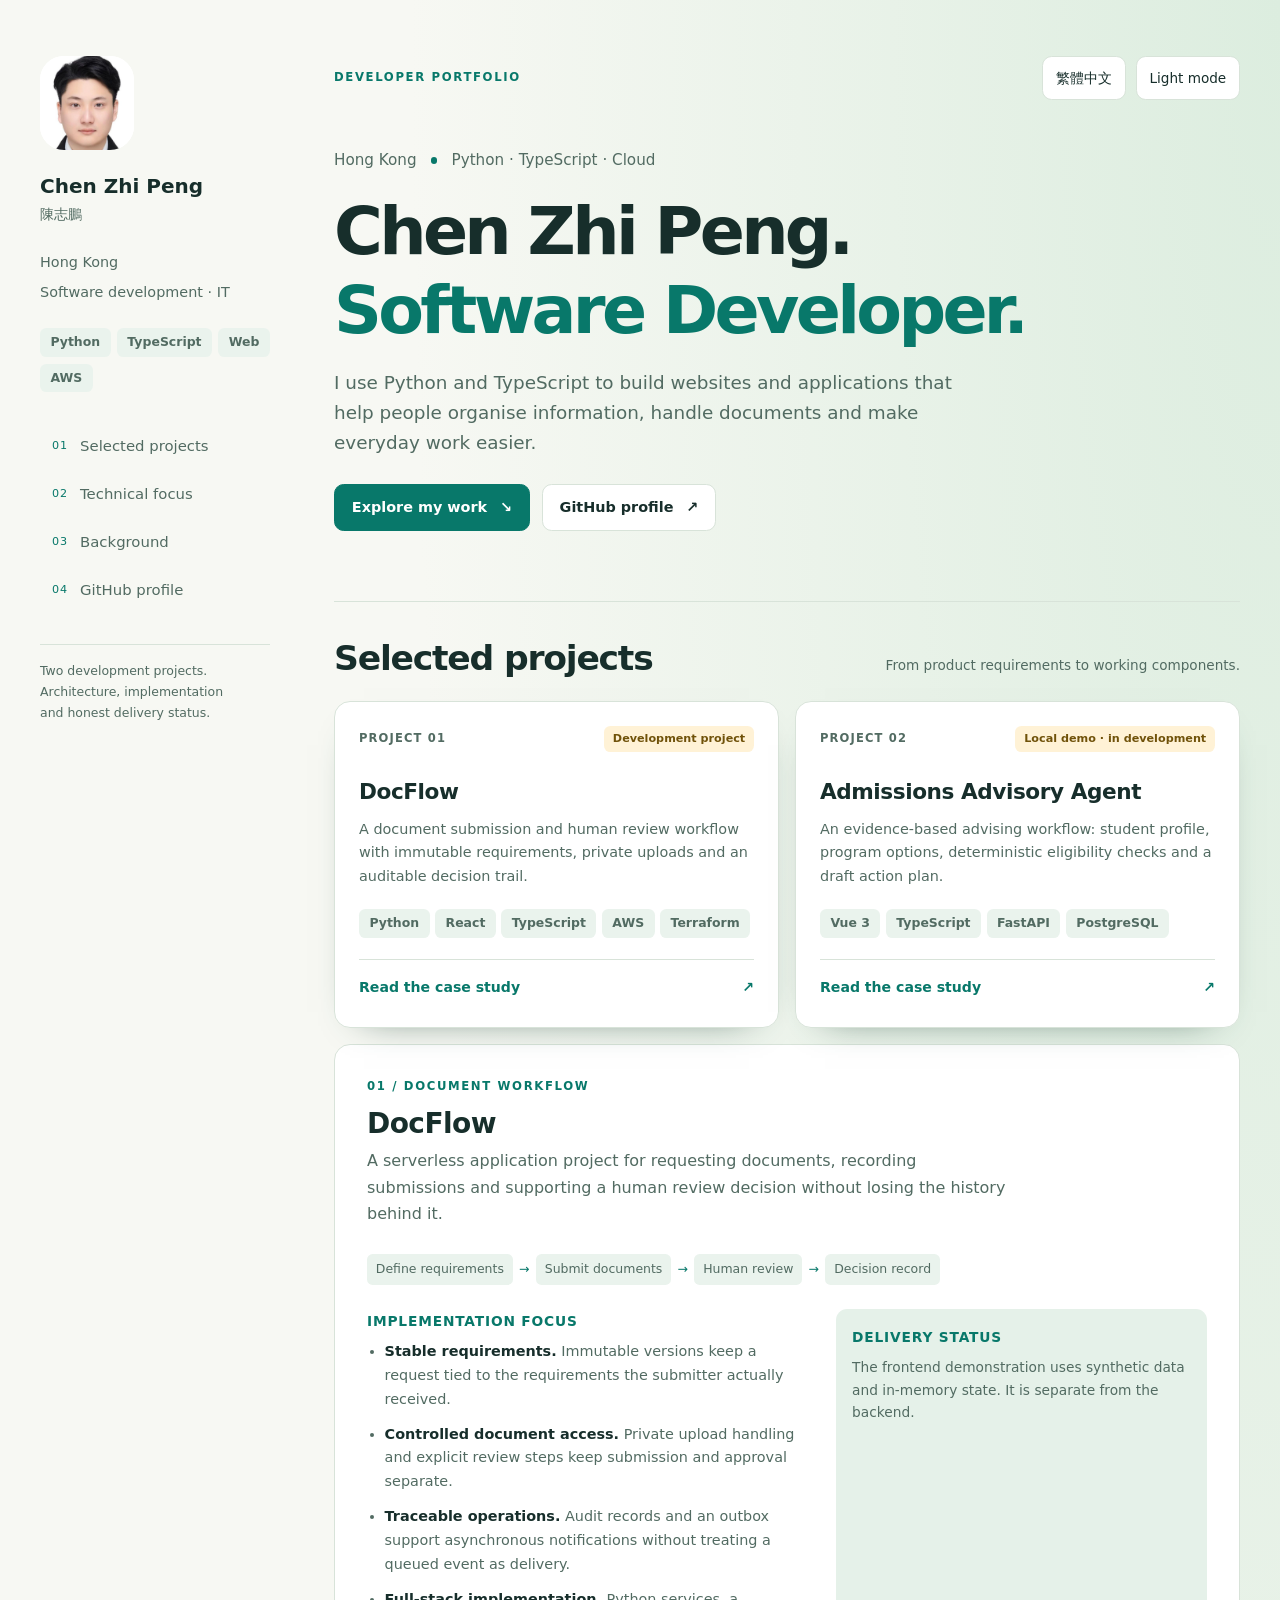
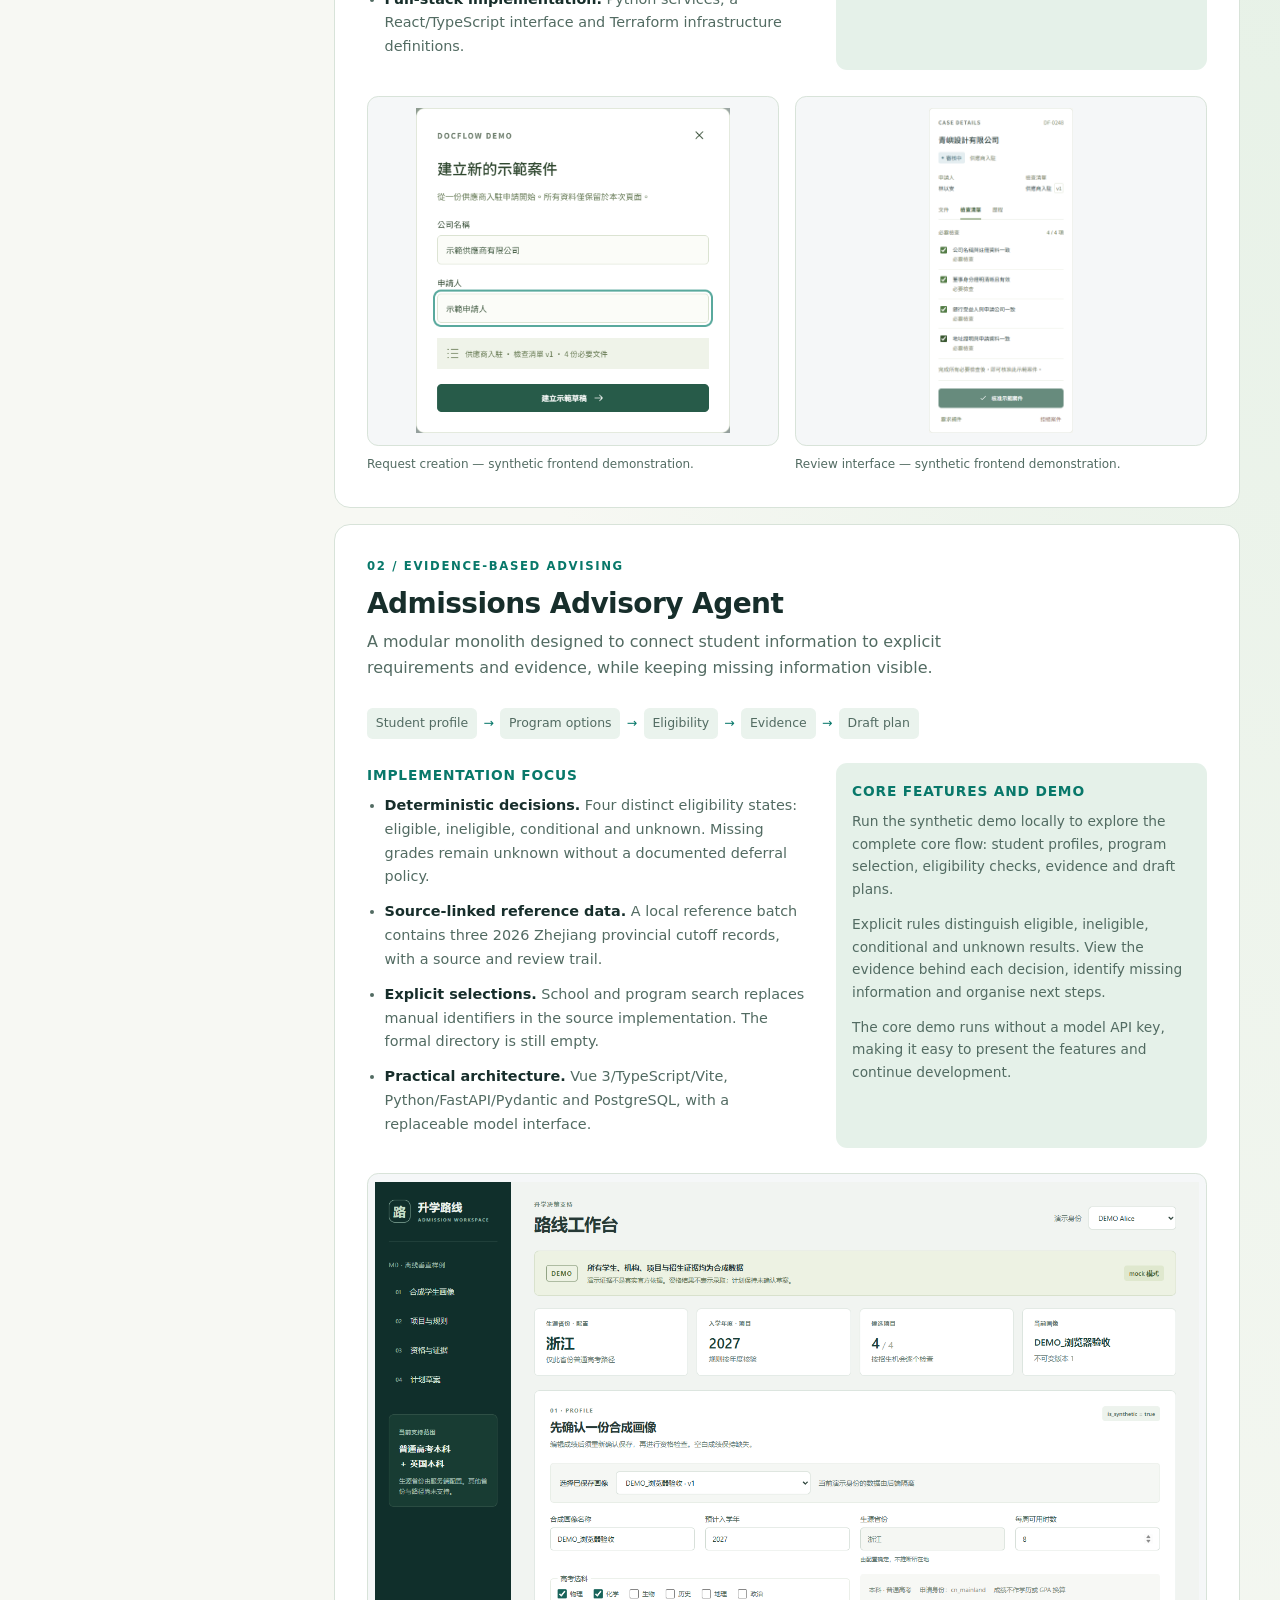
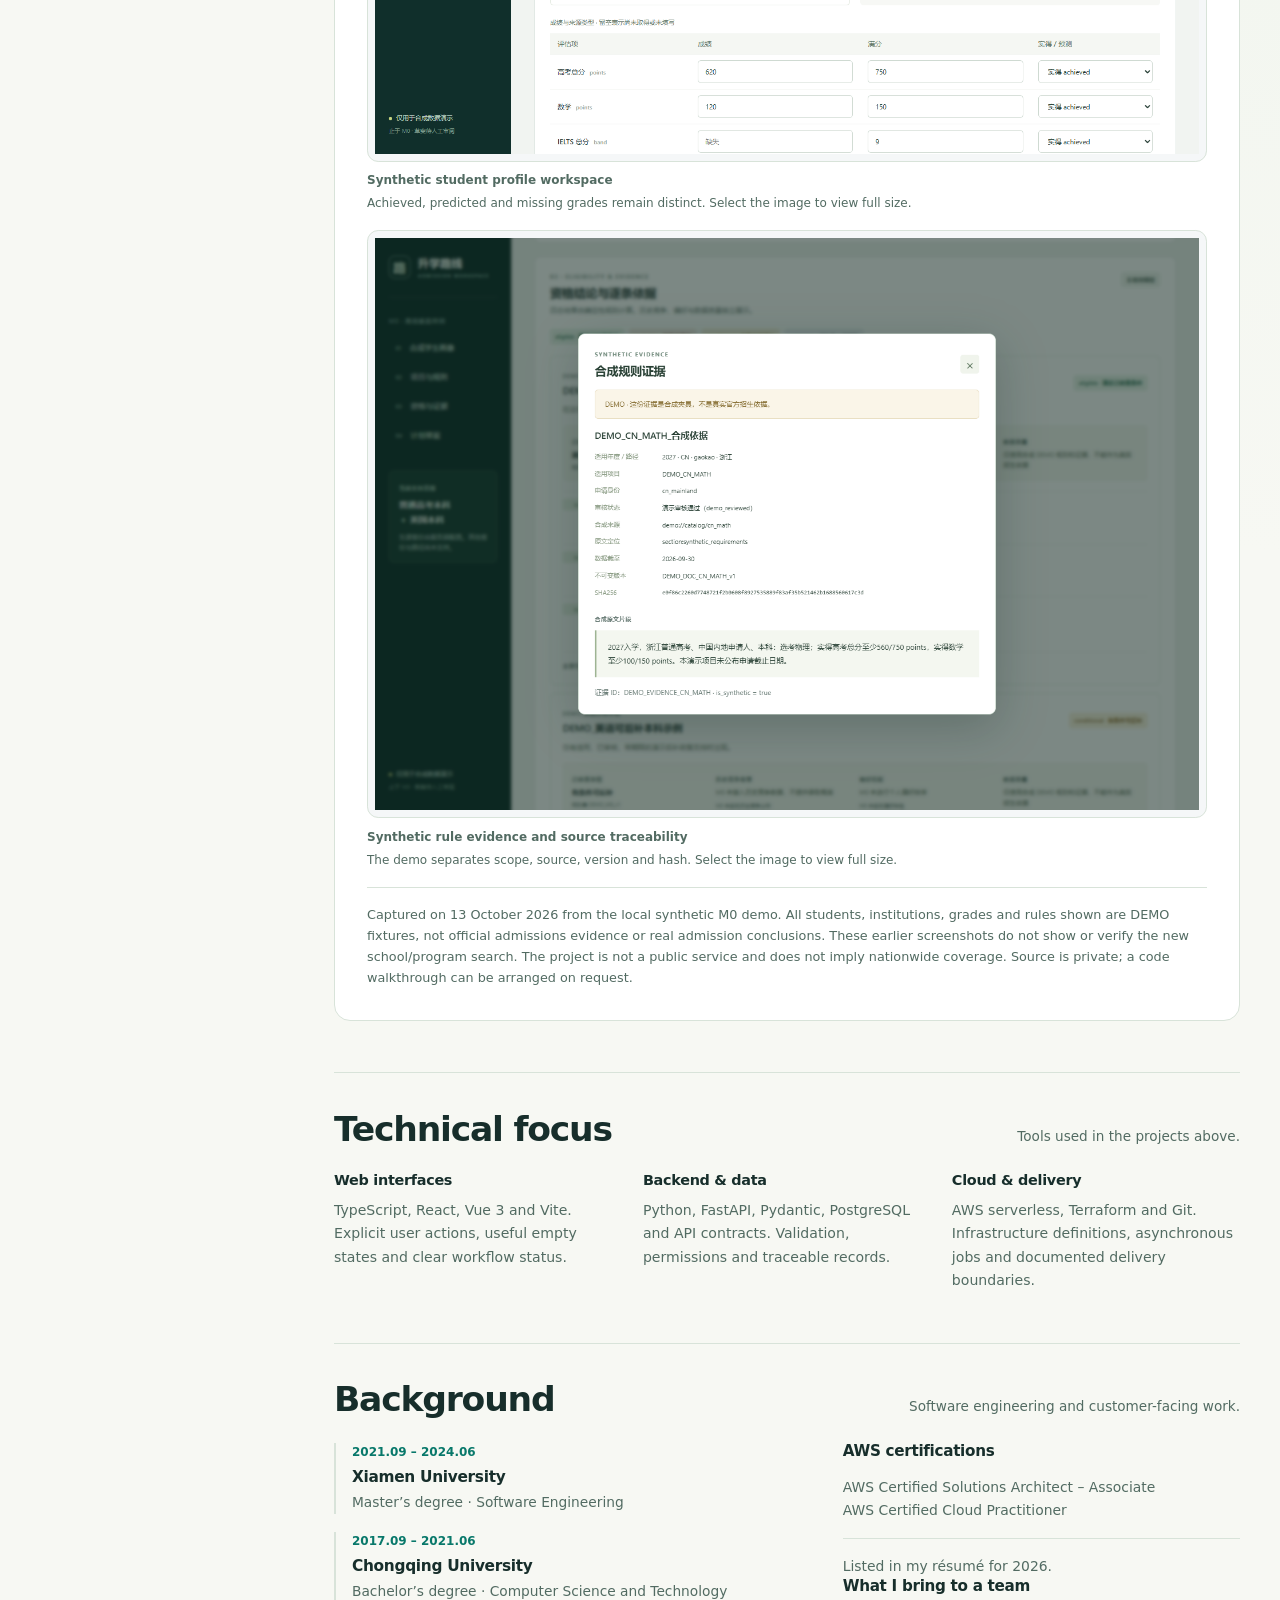
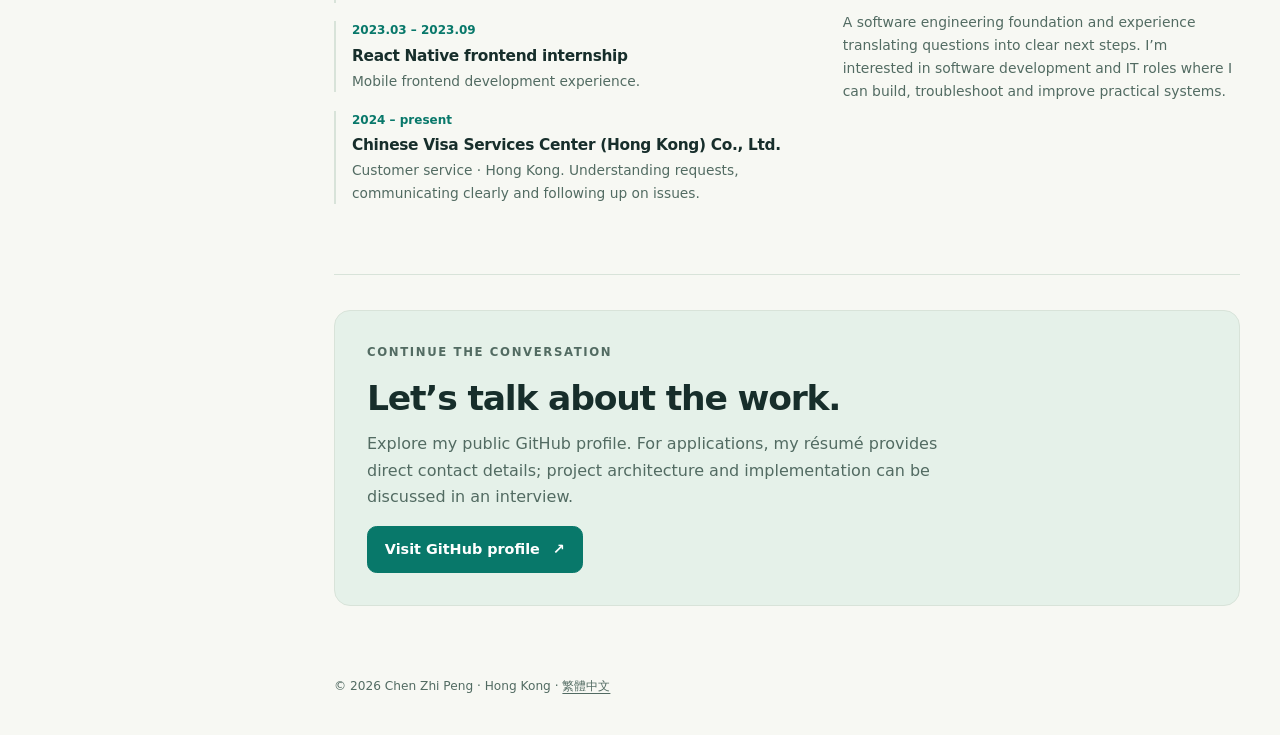
==== commit 1c6e393d: "docs(portfolio): simplify copy and highlight core demo features" ====
--- a/index.html
+++ b/index.html
@@ -50,7 +50,7 @@
             <header class="hero">
                 <p class="role-line">Hong Kong <span aria-hidden="true"></span> Python · TypeScript · Cloud</p>
                 <h1 class="welcome">Chen Zhi Peng.<br><span class="gradientText">Software Developer.</span></h1>
-                <p class="description">I build web applications and backend workflows that make complex tasks easier to follow. My work connects clear requirements, practical interfaces and traceable decisions.</p>
+                <p class="description">I use Python and TypeScript to build websites and applications that help people organise information, handle documents and make everyday work easier.</p>
                 <div class="iconContainer">
                     <a class="button button-primary" href="#projects">Explore my work <span aria-hidden="true">↘</span></a>
                     <a class="button button-secondary" href="https://github.com/chanbilly-lab">GitHub profile <span aria-hidden="true">↗</span></a>
@@ -97,8 +97,6 @@
                         <div class="project-scope">
                             <h4>Delivery status</h4>
                             <p>The frontend demonstration uses synthetic data and in-memory state. It is separate from the backend.</p>
-                            <p>Five limited AWS backend journeys were completed historically. Remaining cloud acceptance work is unfinished; the cloud resources have been retired.</p>
-                            <p>This is a development case study. There is no live service or production-readiness claim.</p>
                         </div>
                     </div>
                     <div class="demo-gallery" aria-label="Synthetic frontend examples">
@@ -111,7 +109,6 @@
                             <figcaption>Review interface — synthetic frontend demonstration.</figcaption>
                         </figure>
                     </div>
-                    <p class="source-note">September 2026 demonstration screenshots: all names, organisations and case identifiers are fictional. The interface uses in-memory state and is not connected to real authentication or upload APIs. It is not a live cloud application. Project source is private; a code walkthrough can be arranged on request.</p>
                 </article>
                 <article class="case-study" id="admissions" aria-labelledby="admissions-title">
                     <p class="eyebrow case-label">02 / Evidence-based advising</p>
@@ -125,16 +122,16 @@
                             <h4>Implementation focus</h4>
                             <ul>
                                 <li><strong>Deterministic decisions.</strong> Four distinct eligibility states: eligible, ineligible, conditional and unknown. Missing grades remain unknown without a documented deferral policy.</li>
-                                <li><strong>Source-linked reference data.</strong> A local reference batch contains three 2026 Zhejiang provincial cutoff records, with a source and review trail. These are not university admission thresholds.</li>
+                                <li><strong>Source-linked reference data.</strong> A local reference batch contains three 2026 Zhejiang provincial cutoff records, with a source and review trail.</li>
                                 <li><strong>Explicit selections.</strong> School and program search replaces manual identifiers in the source implementation. The formal directory is still empty.</li>
                                 <li><strong>Practical architecture.</strong> Vue 3/TypeScript/Vite, Python/FastAPI/Pydantic and PostgreSQL, with a replaceable model interface.</li>
                             </ul>
                         </div>
                         <div class="project-scope">
-                            <h4>Delivery status</h4>
-                            <p>The synthetic M0 core flow has been run locally. Other completed source tasks do not imply completed runtime acceptance.</p>
-                            <p>Annual update scheduling only creates pending collection/review requests and is disabled by default. Live model calls and public service remain off.</p>
-                            <p>No admission probability estimates, automatic applications or fabricated missing school data.</p>
+                            <h4>Core features and demo</h4>
+                            <p>Run the synthetic demo locally to explore the complete core flow: student profiles, program selection, eligibility checks, evidence and draft plans.</p>
+                            <p>Explicit rules distinguish eligible, ineligible, conditional and unknown results. View the evidence behind each decision, identify missing information and organise next steps.</p>
+                            <p>The core demo runs without a model API key, making it easy to present the features and continue development.</p>
                         </div>
                     </div>
                     <div class="demo-gallery admissions-gallery" aria-label="Earlier synthetic M0 demonstration screenshots">
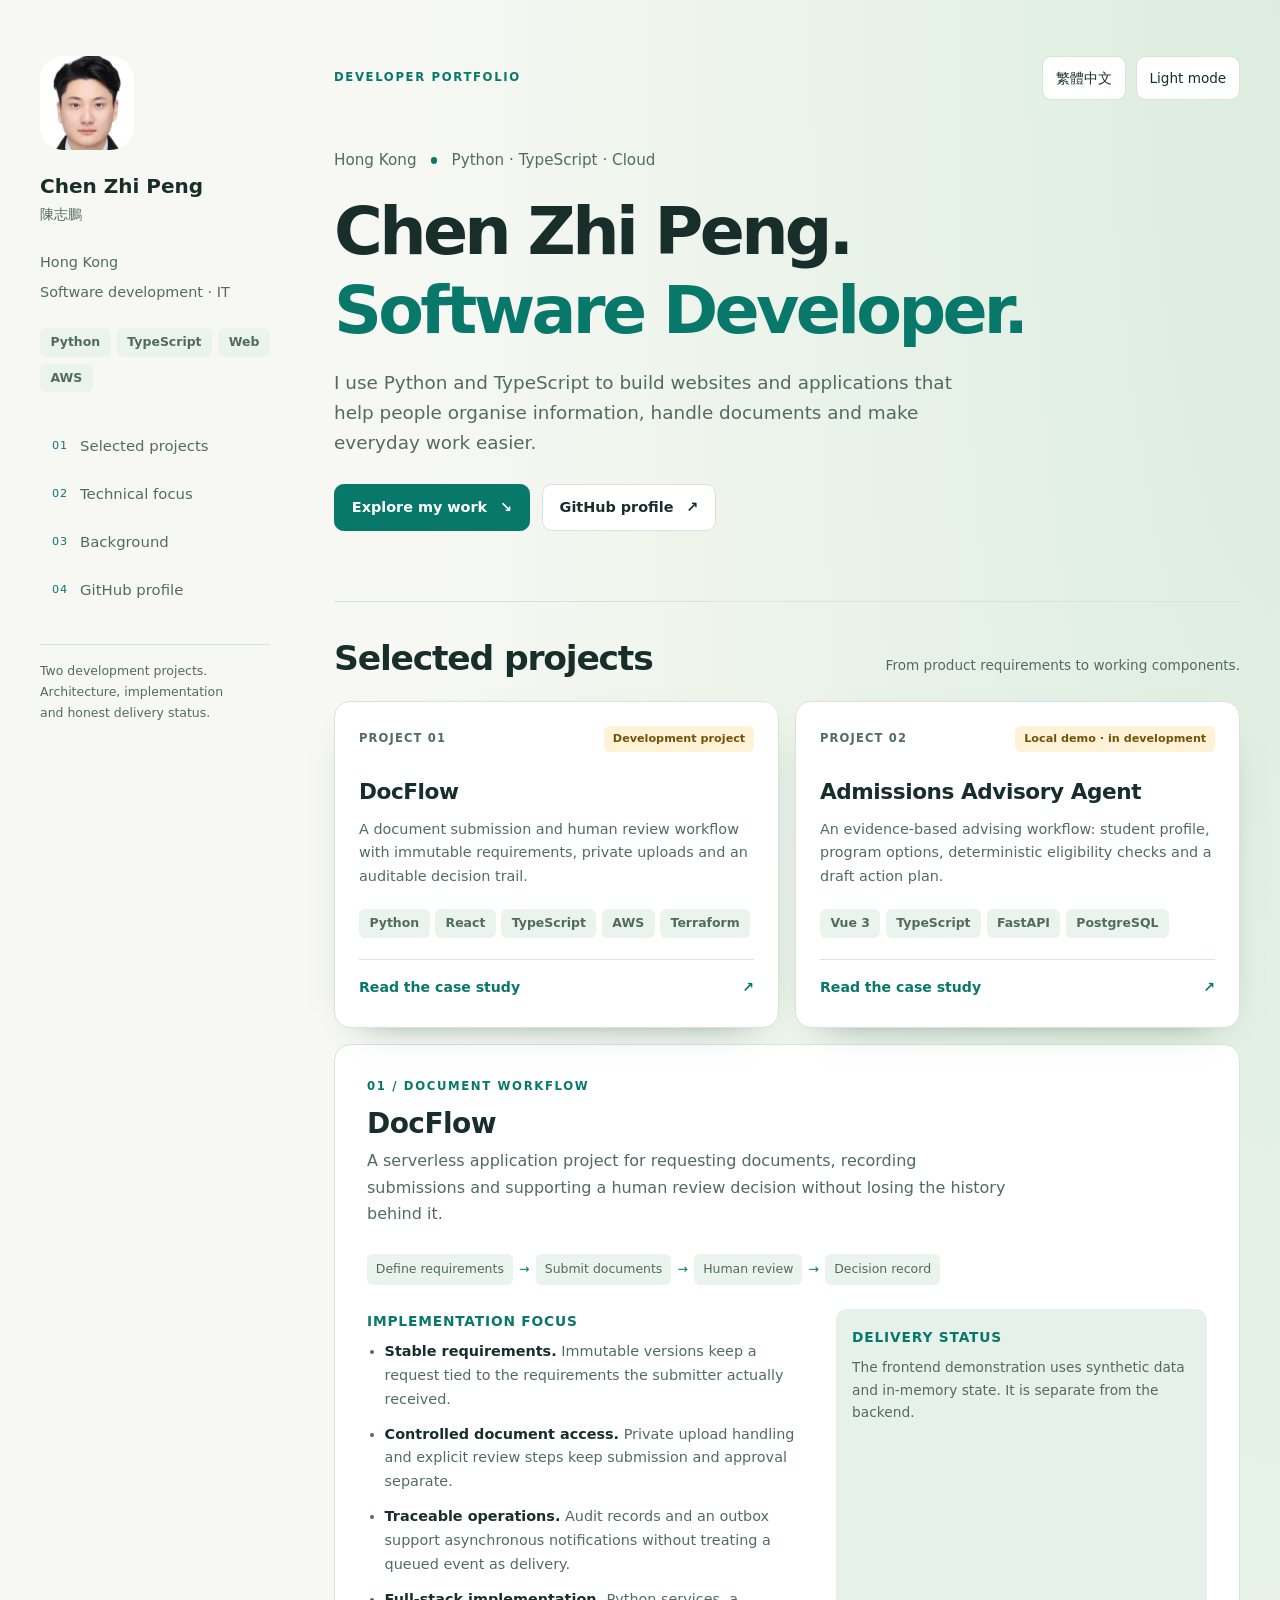
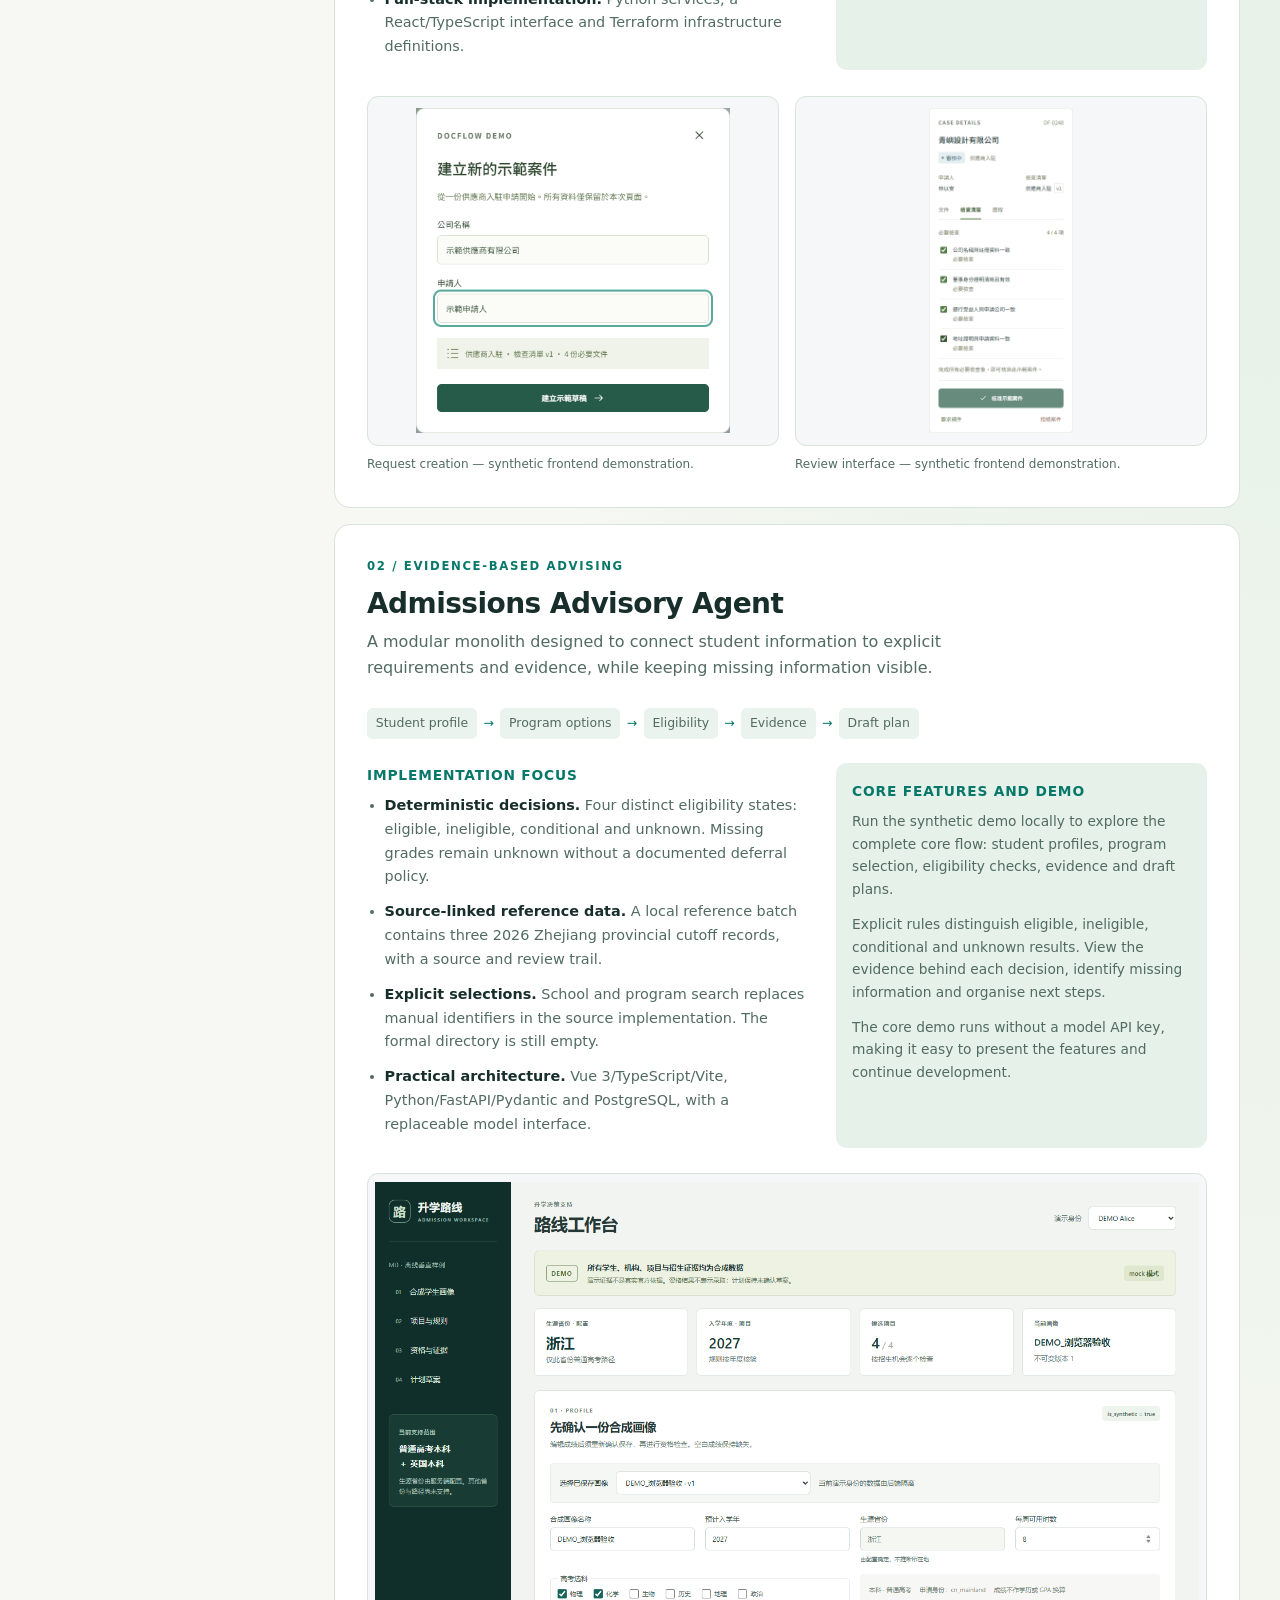
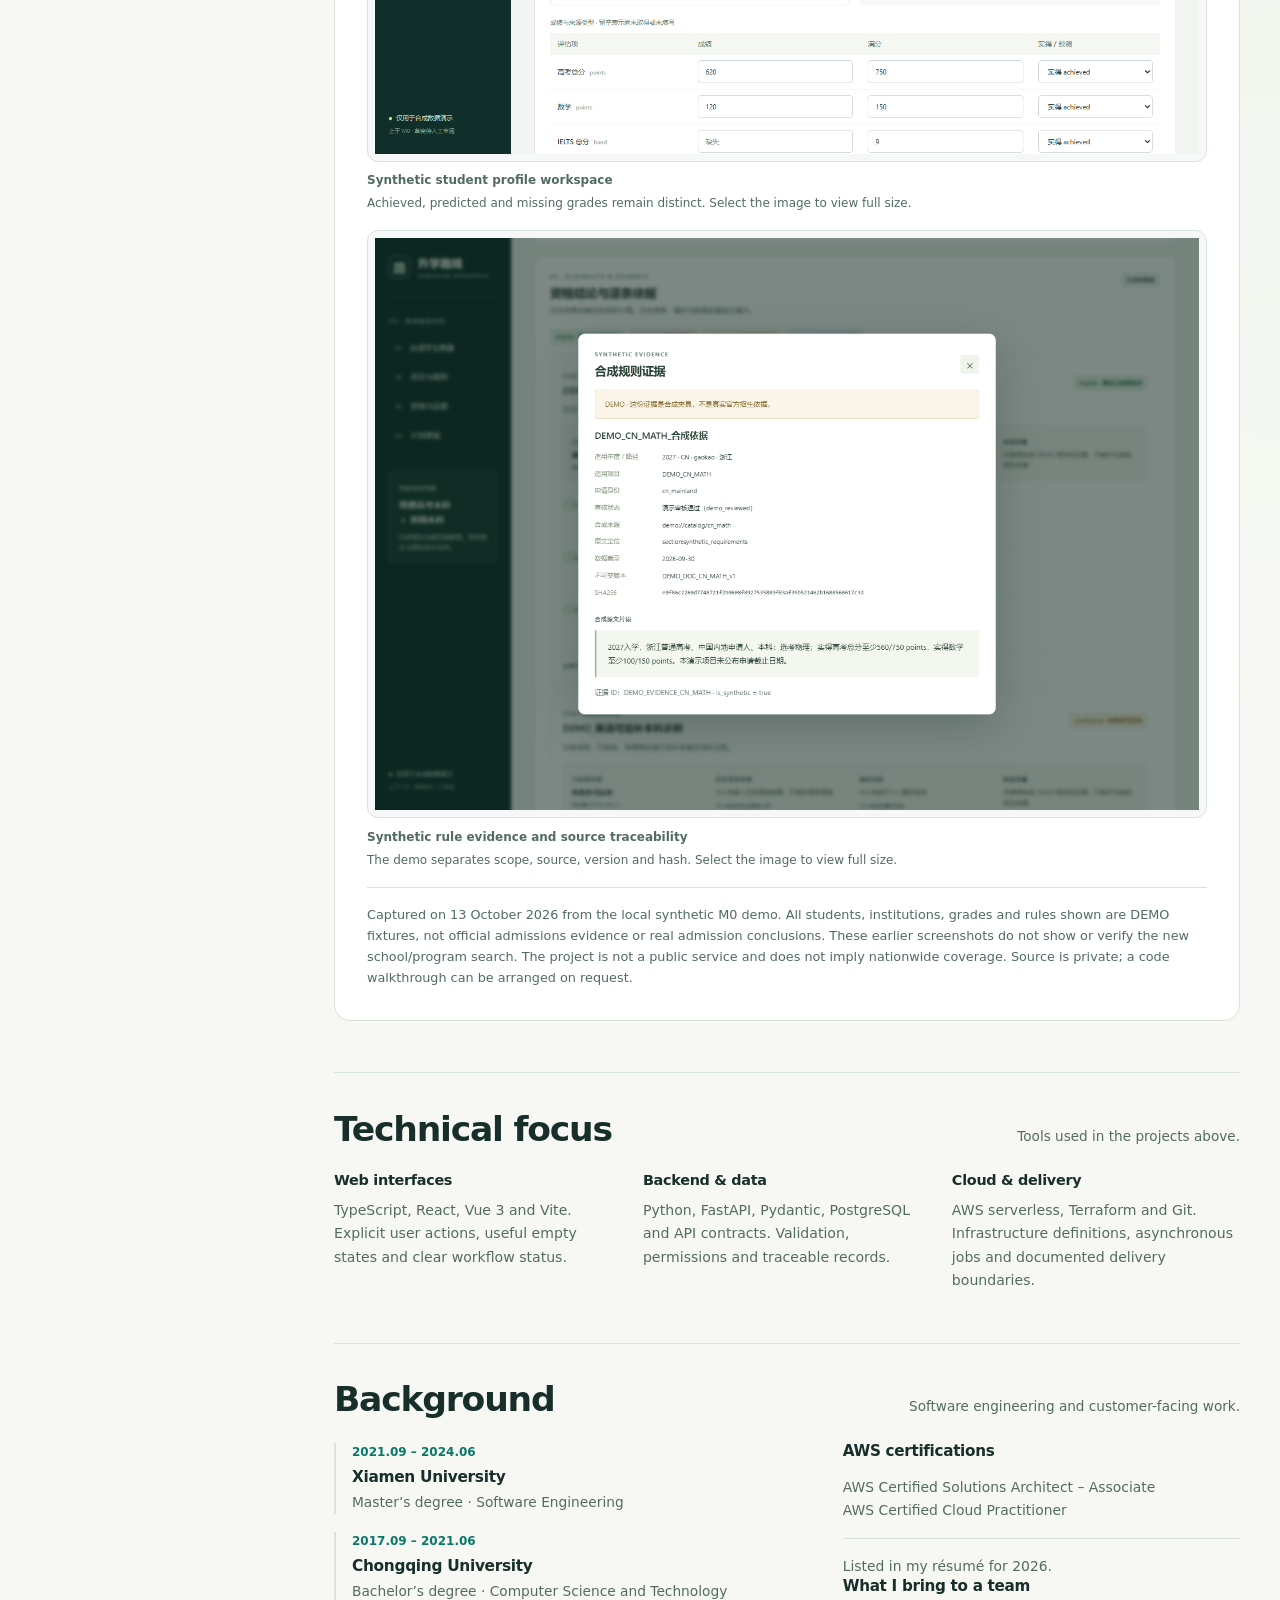
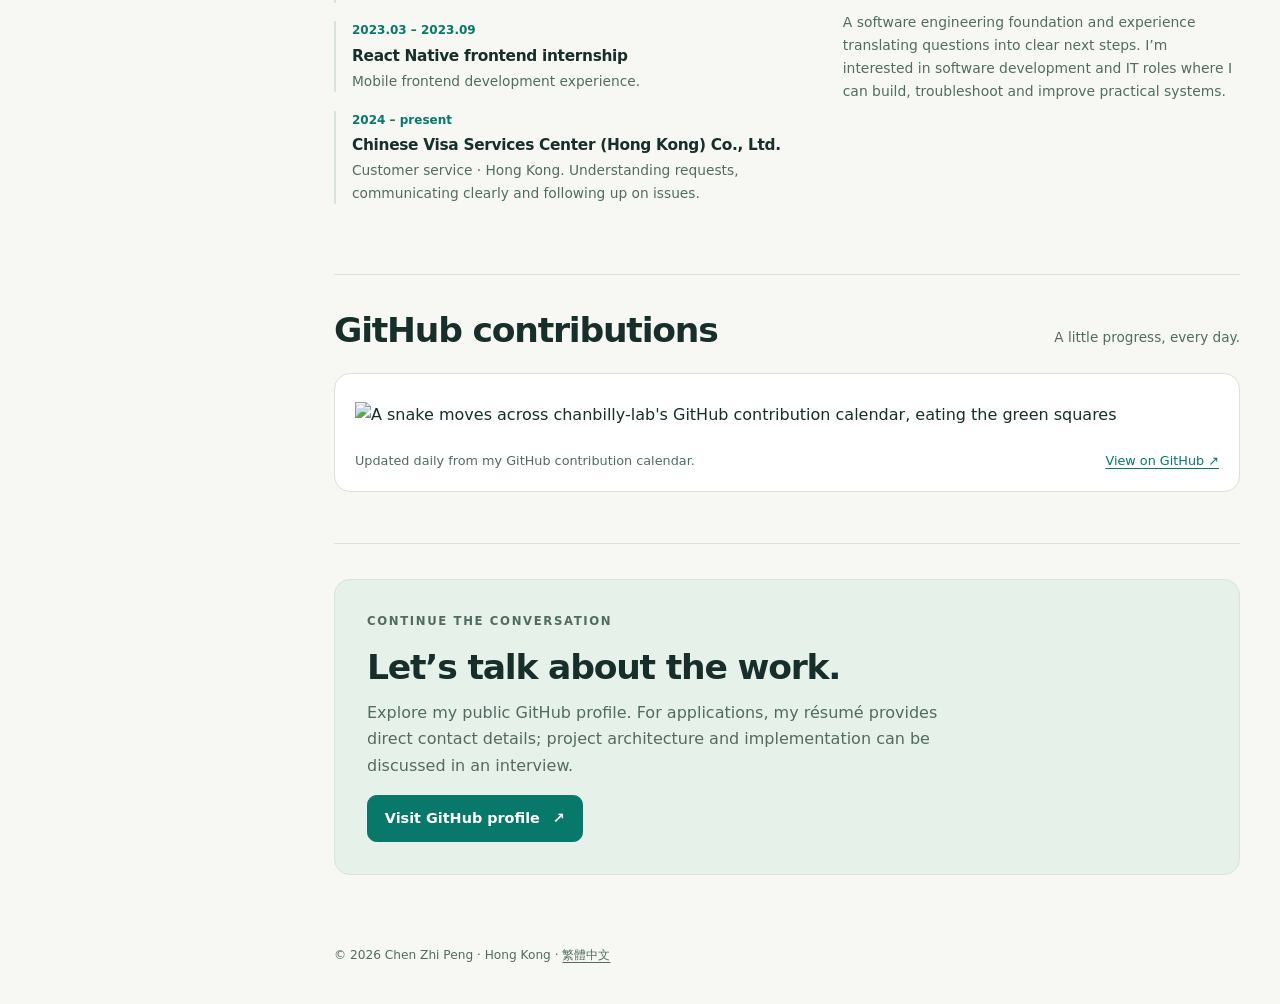
==== commit 83e52832: "feat(portfolio): add daily contribution snake animation" ====
--- a/index.html
+++ b/index.html
@@ -177,6 +177,16 @@
                     </div>
                 </div>
             </section>
+            <section class="section" id="contributions" aria-labelledby="contributions-title">
+                <div class="section-heading"><h2 id="contributions-title">GitHub contributions</h2><p>A little progress, every day.</p></div>
+                <figure class="contribution-card">
+                    <div class="snake-animation">
+                        <img data-contribution-snake data-light-src="https://raw.githubusercontent.com/chanbilly-lab/chanbilly-lab.github.io/output/github-snake.svg" data-dark-src="https://raw.githubusercontent.com/chanbilly-lab/chanbilly-lab.github.io/output/github-snake-dark.svg" src="https://raw.githubusercontent.com/chanbilly-lab/chanbilly-lab.github.io/output/github-snake.svg" alt="A snake moves across chanbilly-lab's GitHub contribution calendar, eating the green squares" loading="lazy" decoding="async" referrerpolicy="no-referrer">
+                    </div>
+                    <p class="snake-motion-note">Animation is hidden to respect your reduced-motion preference. View the contribution calendar on GitHub below.</p>
+                    <figcaption><span>Updated daily from my GitHub contribution calendar.</span><a href="https://github.com/chanbilly-lab">View on GitHub <span aria-hidden="true">↗</span></a></figcaption>
+                </figure>
+            </section>
             <section class="section" id="contact" aria-labelledby="contact-title">
                 <div class="contact">
                     <p class="eyebrow">Continue the conversation</p>
--- a/static/css/style.css
+++ b/static/css/style.css
@@ -169,6 +169,16 @@
 .admissions-gallery .demo-image img { height: auto; }
 .admissions-gallery .demo-image:hover { border-color: var(--accent_color); }
 .admissions-gallery figcaption strong { display: block; margin-bottom: .2rem; }
+.contribution-card { margin: 0; padding: 1.25rem; border: 1px solid var(--border_color); border-radius: 1rem; background: var(--item_bg_color); }
+.snake-animation { overflow-x: auto; padding: .5rem 0; }
+.snake-animation img { width: 100%; min-width: 480px; height: auto; }
+.contribution-card figcaption { display: flex; flex-wrap: wrap; justify-content: space-between; gap: .5rem 1rem; margin-top: .8rem; color: var(--muted_color); font-size: .8rem; }
+.contribution-card figcaption a { color: var(--accent_color); }
+.snake-motion-note { display: none; color: var(--muted_color); font-size: .85rem; }
+@media (prefers-reduced-motion: reduce) {
+    .snake-animation { display: none; }
+    .snake-motion-note { display: block; }
+}
 .skills-grid { display: grid; grid-template-columns: repeat(3, minmax(0, 1fr)); gap: 1.3rem; }
 .skills-grid h3 { font-size: .9rem; margin-bottom: .65rem; }
 .skills-grid p { font-size: .88rem; color: var(--muted_color); margin-bottom: 0; }
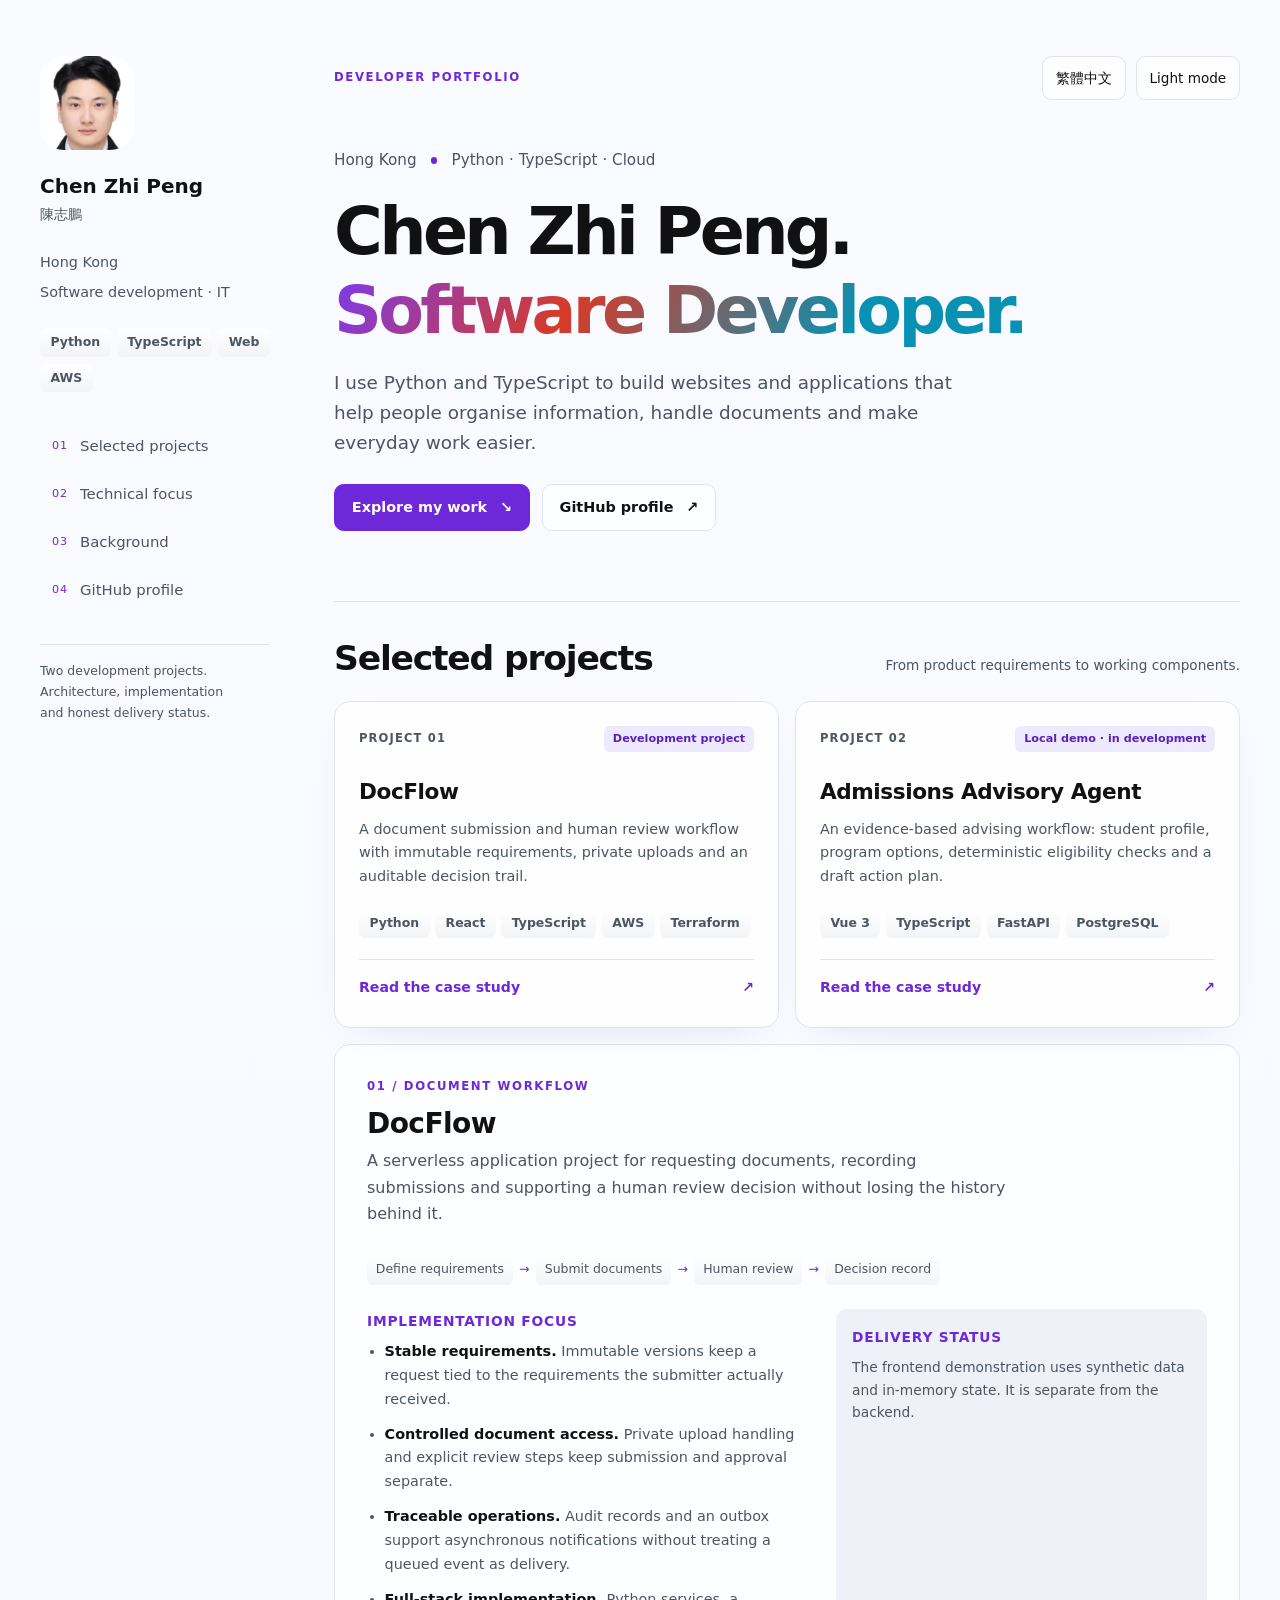
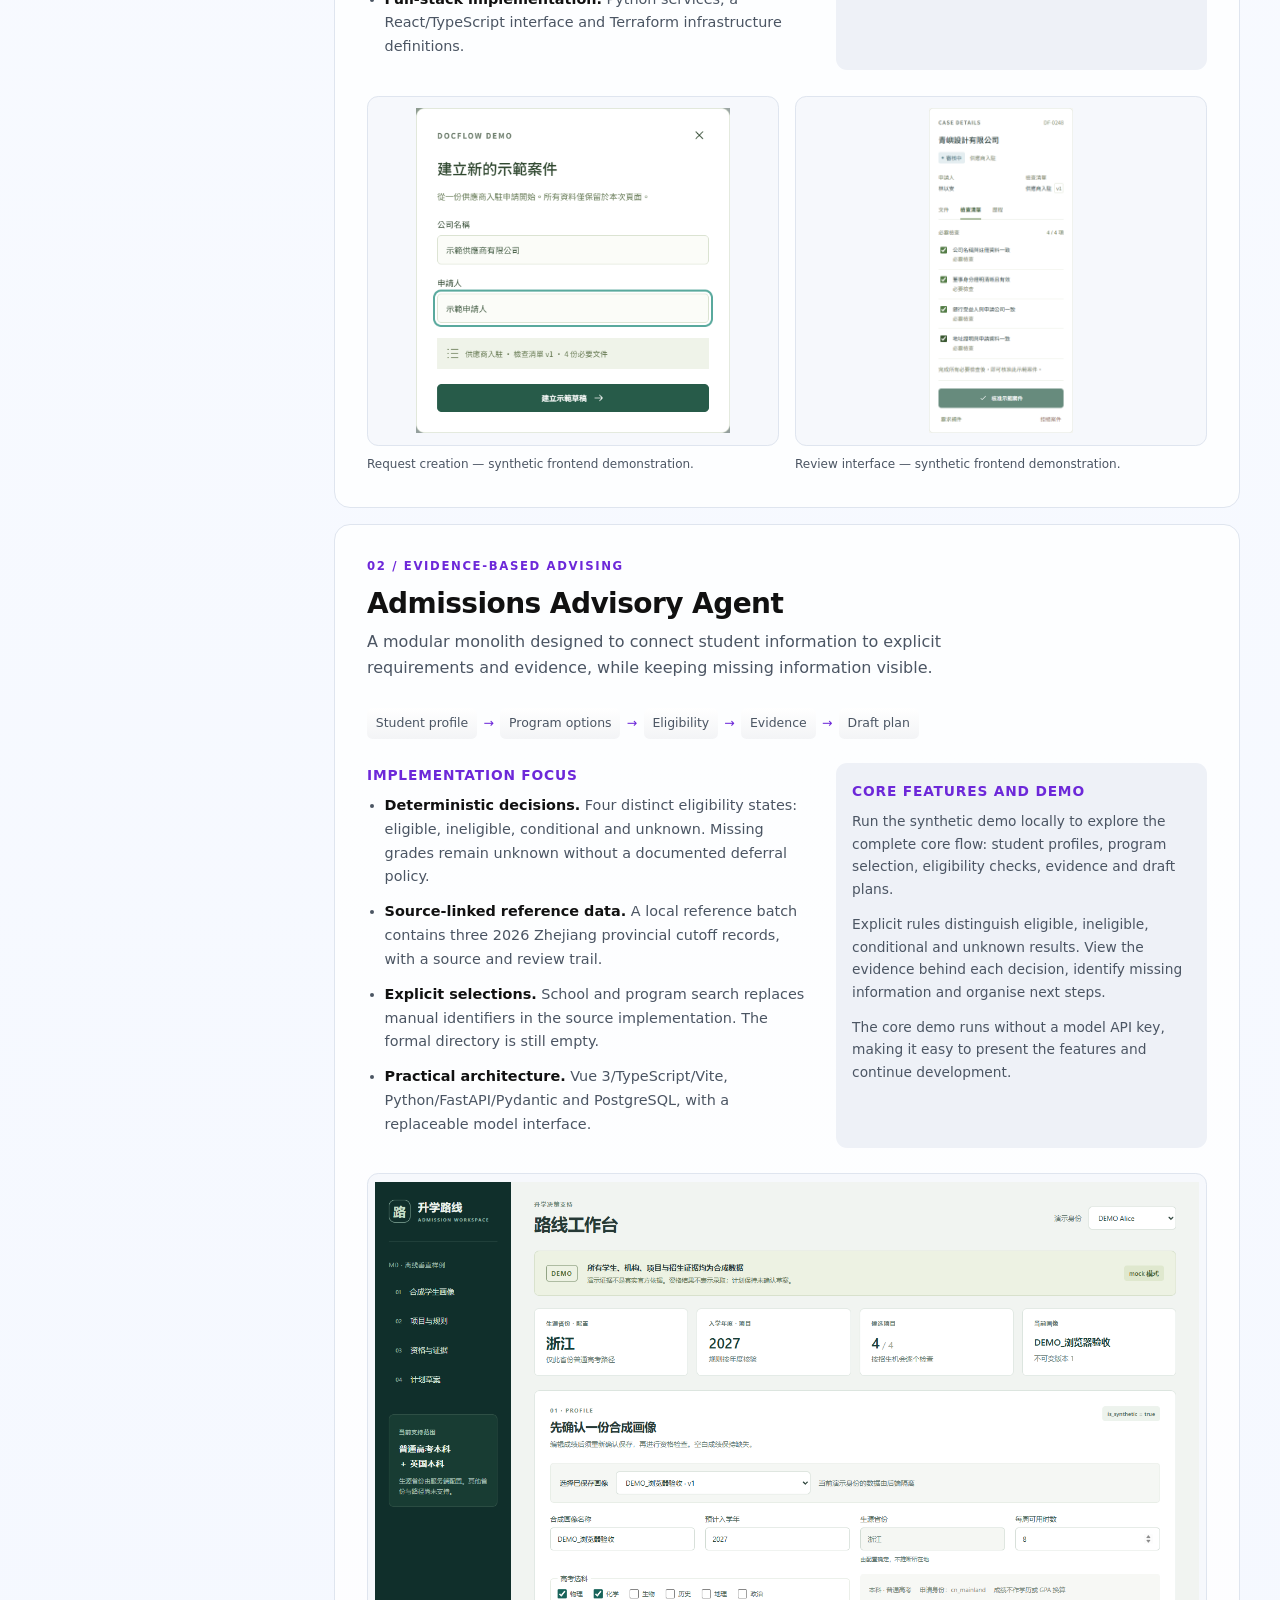
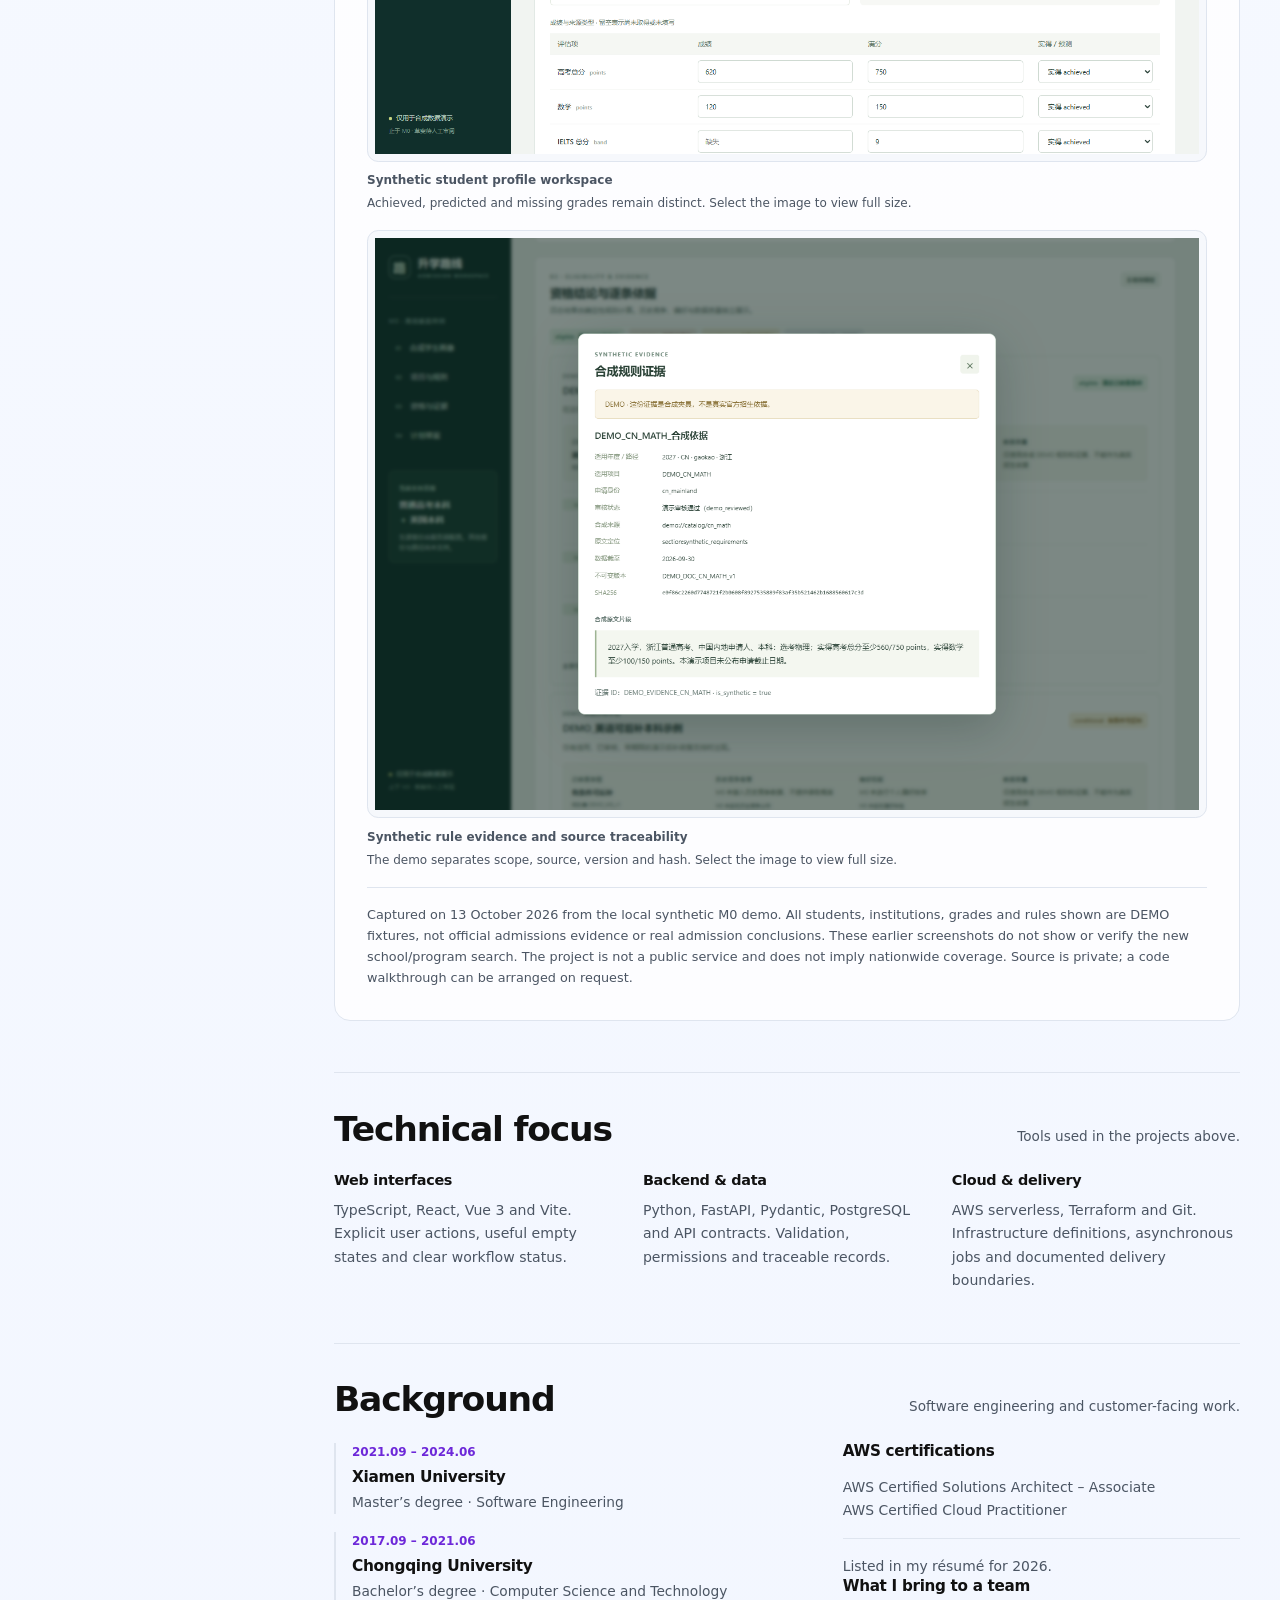
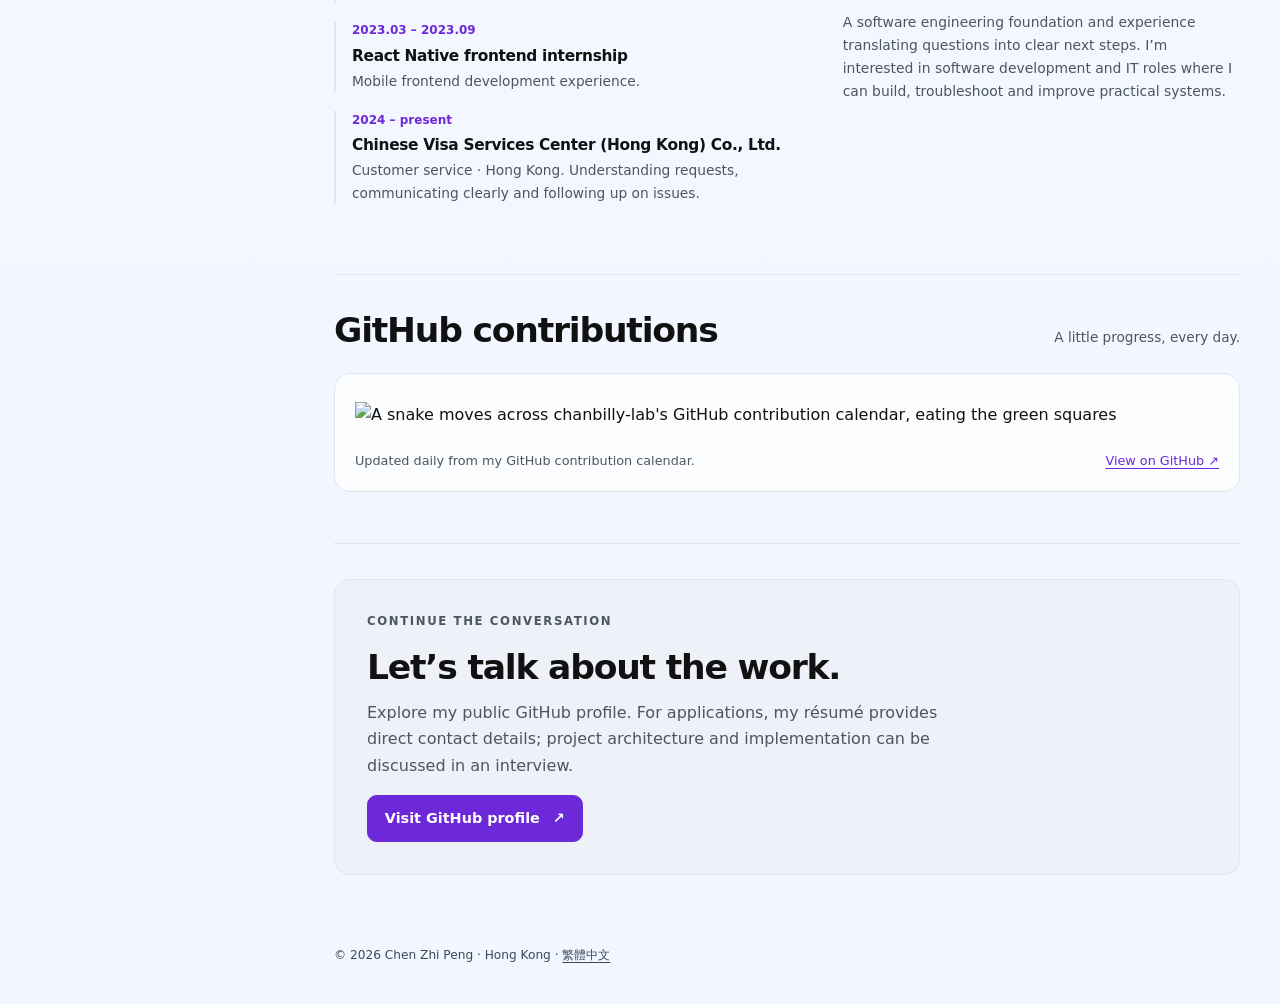
==== commit bb778f50: "style(portfolio): adapt Zyyo reference palette" ====
--- a/index.html
+++ b/index.html
@@ -5,14 +5,14 @@
     <meta name="viewport" content="width=device-width, initial-scale=1">
     <title>Chen Zhi Peng | Software Developer</title>
     <meta name="description" content="Chen Zhi Peng — software developer in Hong Kong. Selected projects in Python, TypeScript, web applications and AWS document workflows.">
-    <meta name="theme-color" content="#08786a">
+    <meta name="theme-color" content="#6d28d9">
     <link rel="canonical" href="https://chanbilly-lab.github.io/">
-    <link rel="icon" href="./static/img/monogram.svg" type="image/svg+xml">
+    <link rel="icon" href="./static/img/monogram.svg?v=20261014-zyyo" type="image/svg+xml">
     <link rel="alternate" hreflang="en" href="https://chanbilly-lab.github.io/">
     <link rel="alternate" hreflang="zh-Hant" href="https://chanbilly-lab.github.io/zh.html">
-    <link rel="stylesheet" href="./static/css/root.css">
-    <link rel="stylesheet" href="./static/css/style.css">
-    <script src="./static/js/script.js" defer></script>
+    <link rel="stylesheet" href="./static/css/root.css?v=20261014-zyyo">
+    <link rel="stylesheet" href="./static/css/style.css?v=20261014-zyyo">
+    <script src="./static/js/script.js?v=20261014-snake" defer></script>
 </head>
 <body>
     <a class="skip-link" href="#main">Skip to content</a>
--- a/static/css/root.css
+++ b/static/css/root.css
@@ -1,52 +1,55 @@
 /* Theme variables retain the ZYYO homepage template's customization structure.
-   Original template: https://github.com/ZYYO666/homepage (ZYYO666). */
+   Original template: https://github.com/ZYYO666/homepage (ZYYO666).
+   Palette adapted from https://zyyo.cc/ on 2026-10-14. */
 :root {
     color-scheme: light;
-    --main_bg_color: #f7f8f3;
-    --main_text_color: #172e2b;
-    --gradient: linear-gradient(105deg, #086f64, #268573 65%, #506d62);
-    --purple_text_color: #08786a;
-    --text_bg_color: #e5f1e9;
-    --item_bg_color: #ffffff;
-    --item_hover_color: #f0f7f2;
-    --item_left_title_color: #172e2b;
-    --item_left_text_color: #526b62;
-    --footer_text_color: #526b62;
-    --left_tag_item: #eaf3ed;
+    --main_bg_color: #f2f6ff;
+    --main_text_color: #111111;
+    --gradient: linear-gradient(120deg, #7c3aed, #d63b28 35%, #0891b2 75%);
+    --purple_text_color: #6d28d9;
+    --text_bg_color: #eef1f7;
+    --item_bg_color: rgba(255, 255, 255, .80);
+    --item_hover_color: rgba(248, 250, 252, .95);
+    --item_left_title_color: #111111;
+    --item_left_text_color: #4b5563;
+    --footer_text_color: #3b495d;
+    --left_tag_item: linear-gradient(180deg, #ffffff, #f3f4f6);
     --card_filter: 0px;
     --back_filter: 0px;
     --back_filter_color: transparent;
-    --fill: #172e2b;
-    --border_color: #d8e3d9;
-    --muted_color: #526b62;
-    --accent_color: #08786a;
+    --fill: #111111;
+    --border_color: #dfe5ef;
+    --muted_color: #4b5563;
+    --accent_color: #6d28d9;
     --accent_contrast: #ffffff;
-    --status_bg: #fff2d6;
-    --status_text: #70520a;
-    --soft_gradient: radial-gradient(ellipse at 100% 0%, #dceddf 0, transparent 48%);
-    --card_shadow: 0 14px 38px -30px #294f40;
+    --status_bg: #ede9fe;
+    --status_text: #5b21b6;
+    --soft_gradient: linear-gradient(180deg, #f9fbff, #f2f6ff);
+    --card_shadow: 0 14px 38px -30px rgba(71, 85, 105, .35);
+    --image_frame_bg: #f6f8fc;
 }
 
 html[data-theme="dark"] {
     color-scheme: dark;
-    --main_bg_color: #14221f;
-    --main_text_color: #eff5ee;
-    --gradient: linear-gradient(105deg, #88d9bc, #b2ead3 65%, #d2e9dc);
-    --purple_text_color: #88d9bc;
-    --text_bg_color: #253b32;
-    --item_bg_color: #1c2d27;
-    --item_hover_color: #253c32;
-    --item_left_title_color: #eff5ee;
-    --item_left_text_color: #becfc4;
-    --footer_text_color: #becfc4;
-    --left_tag_item: #2a4034;
-    --fill: #eff5ee;
-    --border_color: #395143;
-    --muted_color: #becfc4;
-    --accent_color: #88d9bc;
-    --accent_contrast: #14221f;
-    --status_bg: #443c24;
-    --status_text: #f2d889;
-    --soft_gradient: radial-gradient(ellipse at 100% 0%, #264335 0, transparent 48%);
+    --main_bg_color: #0b0e13;
+    --main_text_color: #ffffff;
+    --gradient: linear-gradient(120deg, #a78bfa, #f76cc6 35%, #6ee7ff 75%);
+    --purple_text_color: #a78bfa;
+    --text_bg_color: rgba(42, 45, 53, .55);
+    --item_bg_color: rgba(24, 26, 32, .85);
+    --item_hover_color: rgba(30, 34, 40, .95);
+    --item_left_title_color: #ffffff;
+    --item_left_text_color: #b4b9c4;
+    --footer_text_color: #9aa0a6;
+    --left_tag_item: linear-gradient(180deg, #202531, #171c26);
+    --fill: #ffffff;
+    --border_color: rgba(255, 255, 255, .10);
+    --muted_color: #b4b9c4;
+    --accent_color: #a78bfa;
+    --accent_contrast: #0b0e13;
+    --status_bg: #2e2249;
+    --status_text: #ddd6fe;
+    --soft_gradient: linear-gradient(180deg, #0f1115, #0b0e13);
     --card_shadow: none;
+    --image_frame_bg: #22262f;
 }
--- a/static/css/style.css
+++ b/static/css/style.css
@@ -100,6 +100,12 @@
 .hero { padding-bottom: 3.4rem; }
 .welcome { font-size: clamp(2.7rem, 5.2vw, 4.65rem); letter-spacing: -.055em; font-weight: 750; margin-bottom: 1.15rem; }
 .gradientText { color: var(--accent_color); }
+@supports ((background-clip: text) or (-webkit-background-clip: text)) {
+    .gradientText { background-image: var(--gradient); background-clip: text; -webkit-background-clip: text; color: transparent; }
+}
+@media (forced-colors: active) {
+    .gradientText { background: none; color: CanvasText; }
+}
 .description { max-width: 660px; color: var(--muted_color); font-size: clamp(1.02rem, 1.6vw, 1.15rem); }
 .role-line { margin-bottom: 1.2rem; font-size: .95rem; color: var(--muted_color); }
 .role-line span { display: inline-block; width: .38rem; height: .38rem; border-radius: 50%; background: var(--accent_color); vertical-align: middle; margin: 0 .6rem; }
@@ -161,7 +167,7 @@
 .source-note { color: var(--muted_color); font-size: .8rem; margin: 1rem 0 0; padding-top: 1rem; border-top: 1px solid var(--border_color); }
 .demo-gallery { display: grid; grid-template-columns: repeat(2, minmax(0, 1fr)); gap: 1rem; margin-top: 1.6rem; }
 .demo-gallery figure { margin: 0; min-width: 0; }
-.demo-image { display: flex; justify-content: center; align-items: center; height: 350px; padding: .7rem; border: 1px solid var(--border_color); border-radius: .7rem; background: #f5f7f8; }
+.demo-image { display: flex; justify-content: center; align-items: center; height: 350px; padding: .7rem; border: 1px solid var(--border_color); border-radius: .7rem; background: var(--image_frame_bg); }
 .demo-image img { width: 100%; height: 100%; object-fit: contain; }
 .demo-gallery figcaption { margin-top: .6rem; color: var(--muted_color); font-size: .75rem; }
 .admissions-gallery { grid-template-columns: 1fr; }
@@ -235,6 +241,7 @@
 }
 @media print {
     body { background: #fff; color: #000; }
+    .gradientText { background: none; color: #000; }
     .zyyo-main { display: block; padding: 0; }
     .zyyo-left, .toolbar, .iconContainer, .skip-link { display: none; }
     .projectList, .case-grid, .background-grid { display: block; }
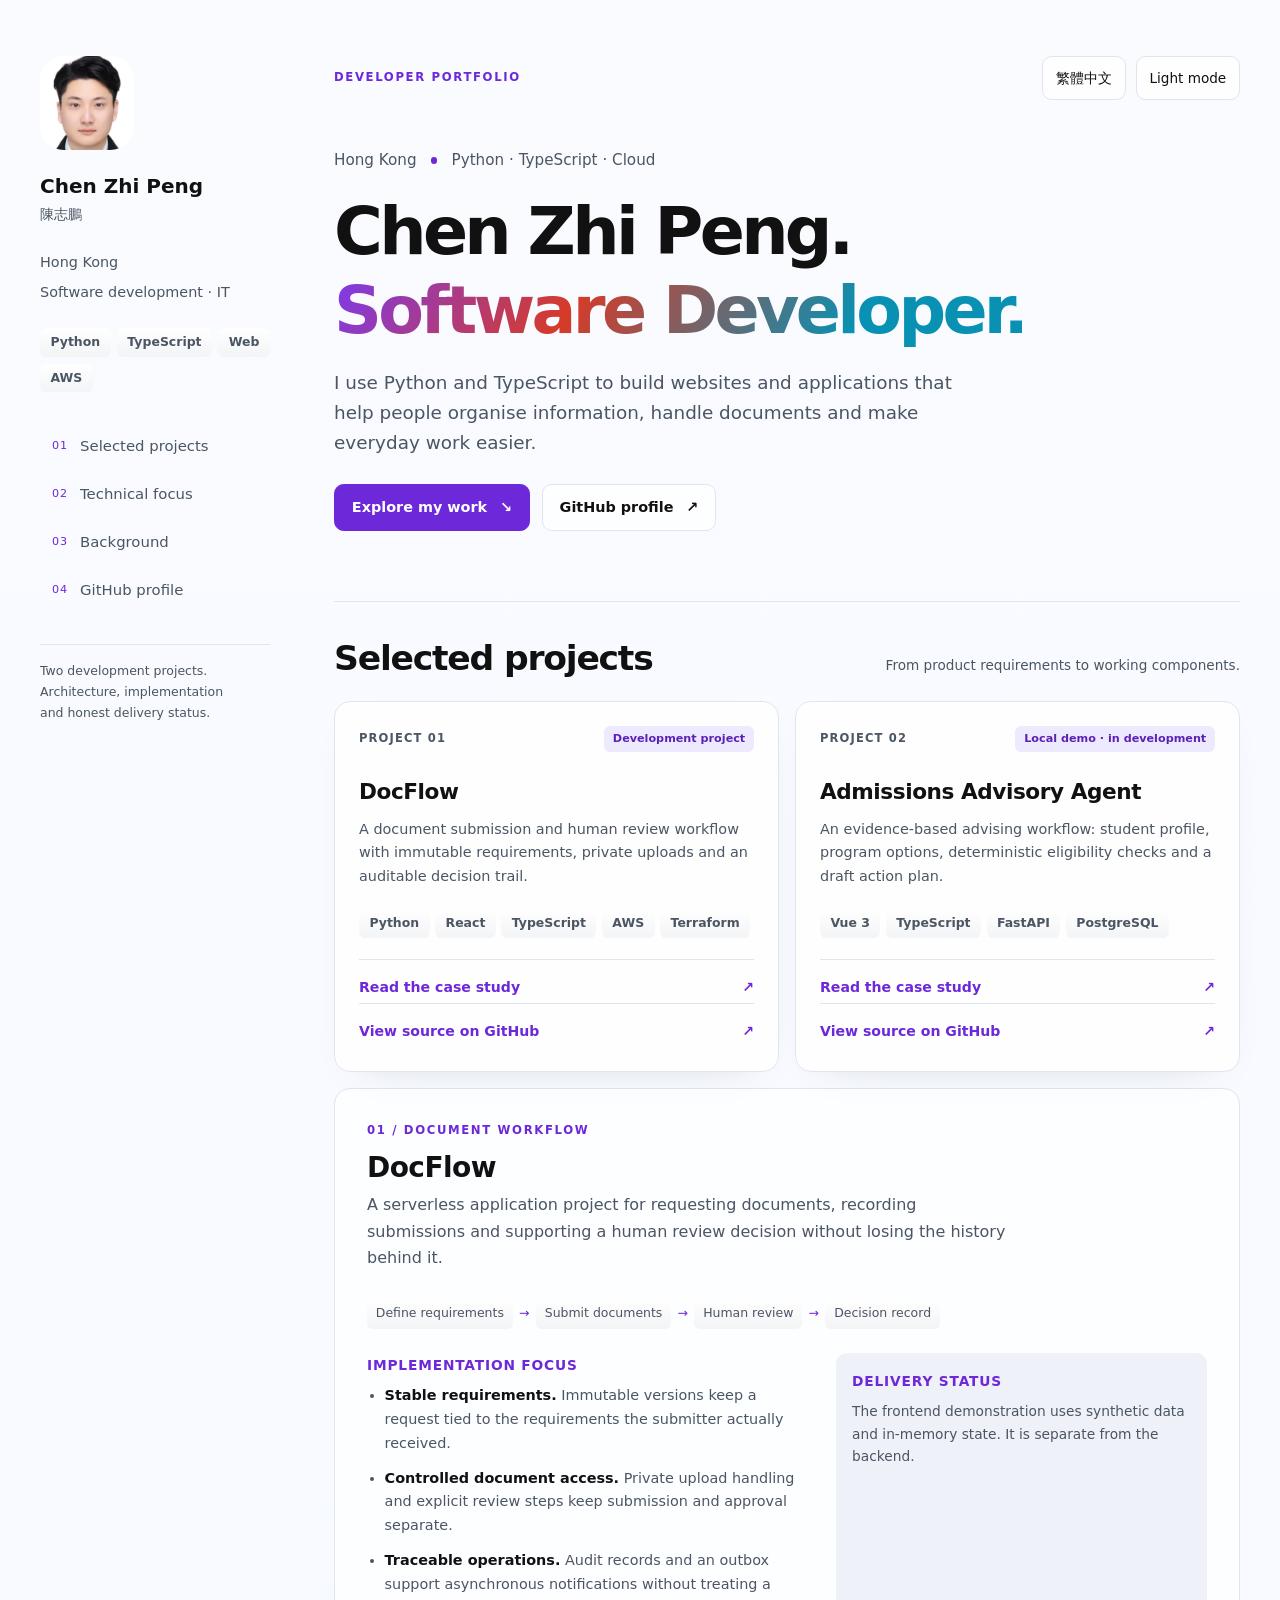
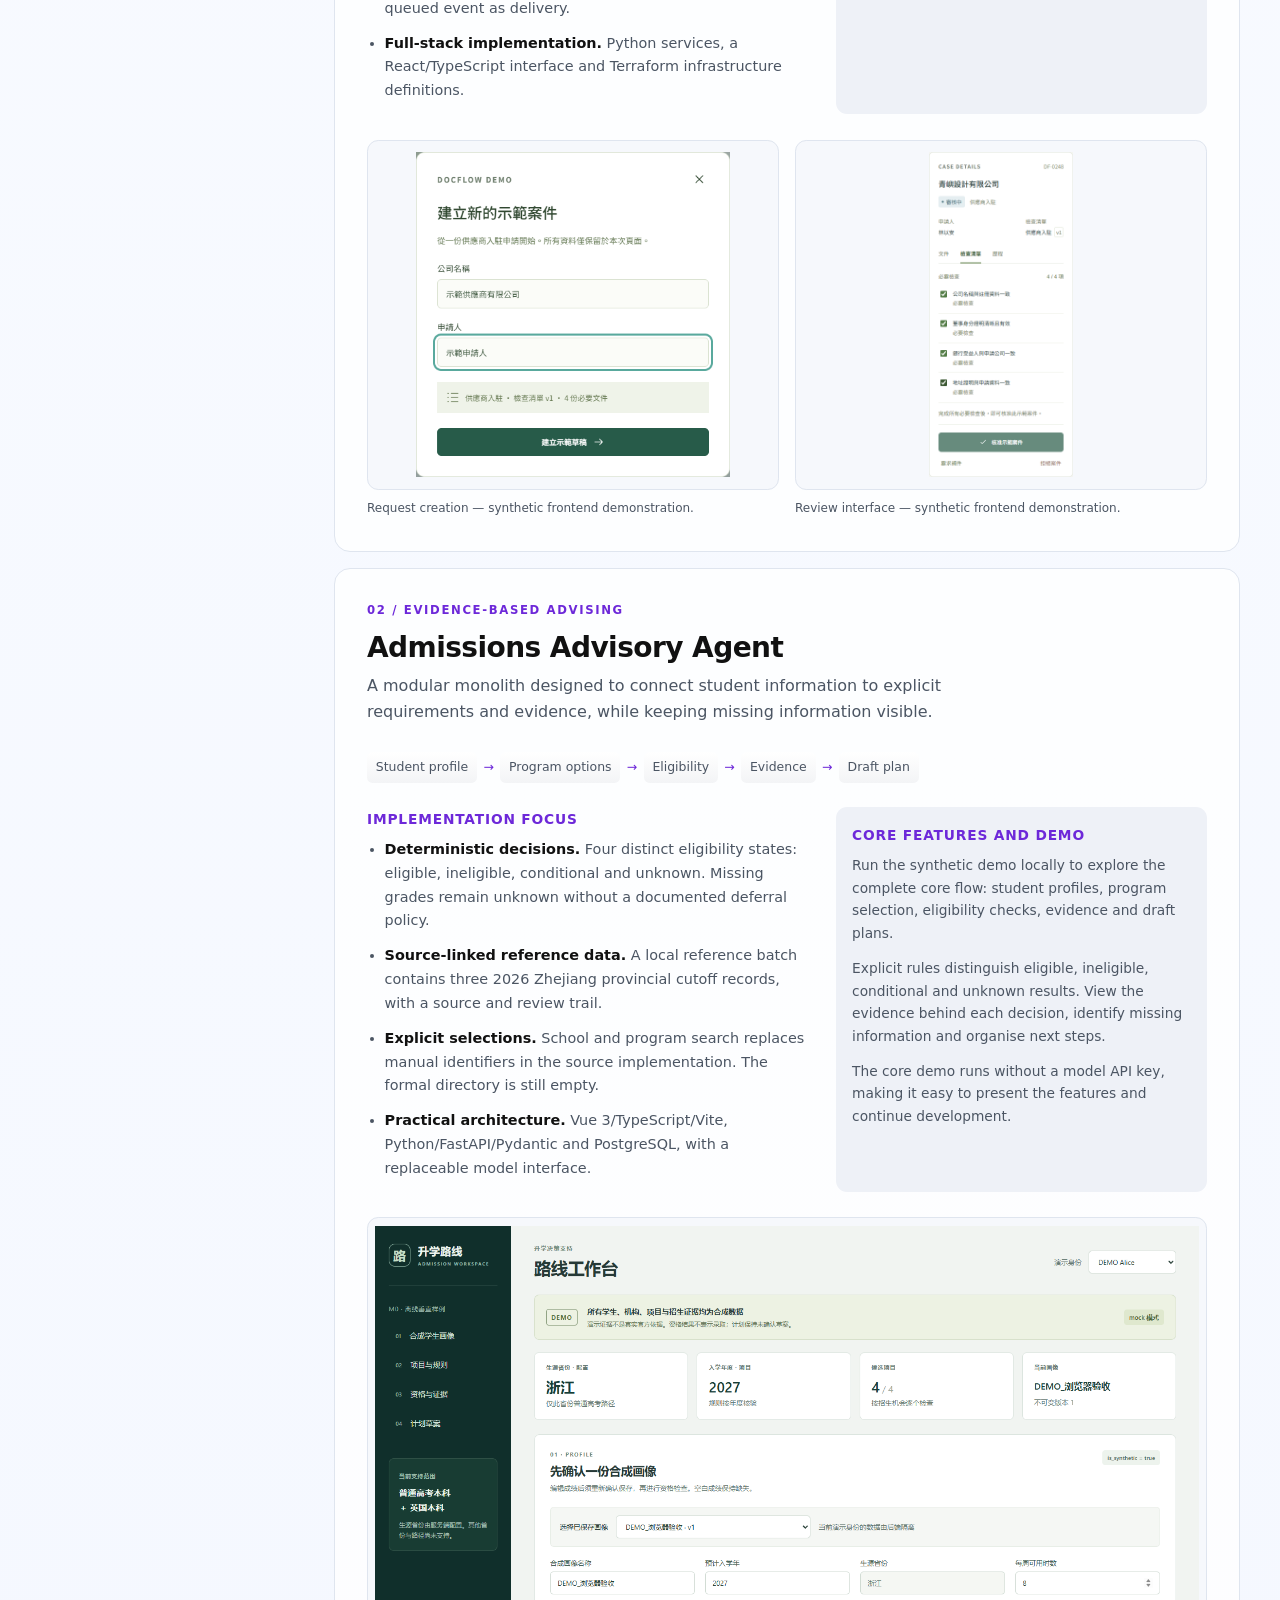
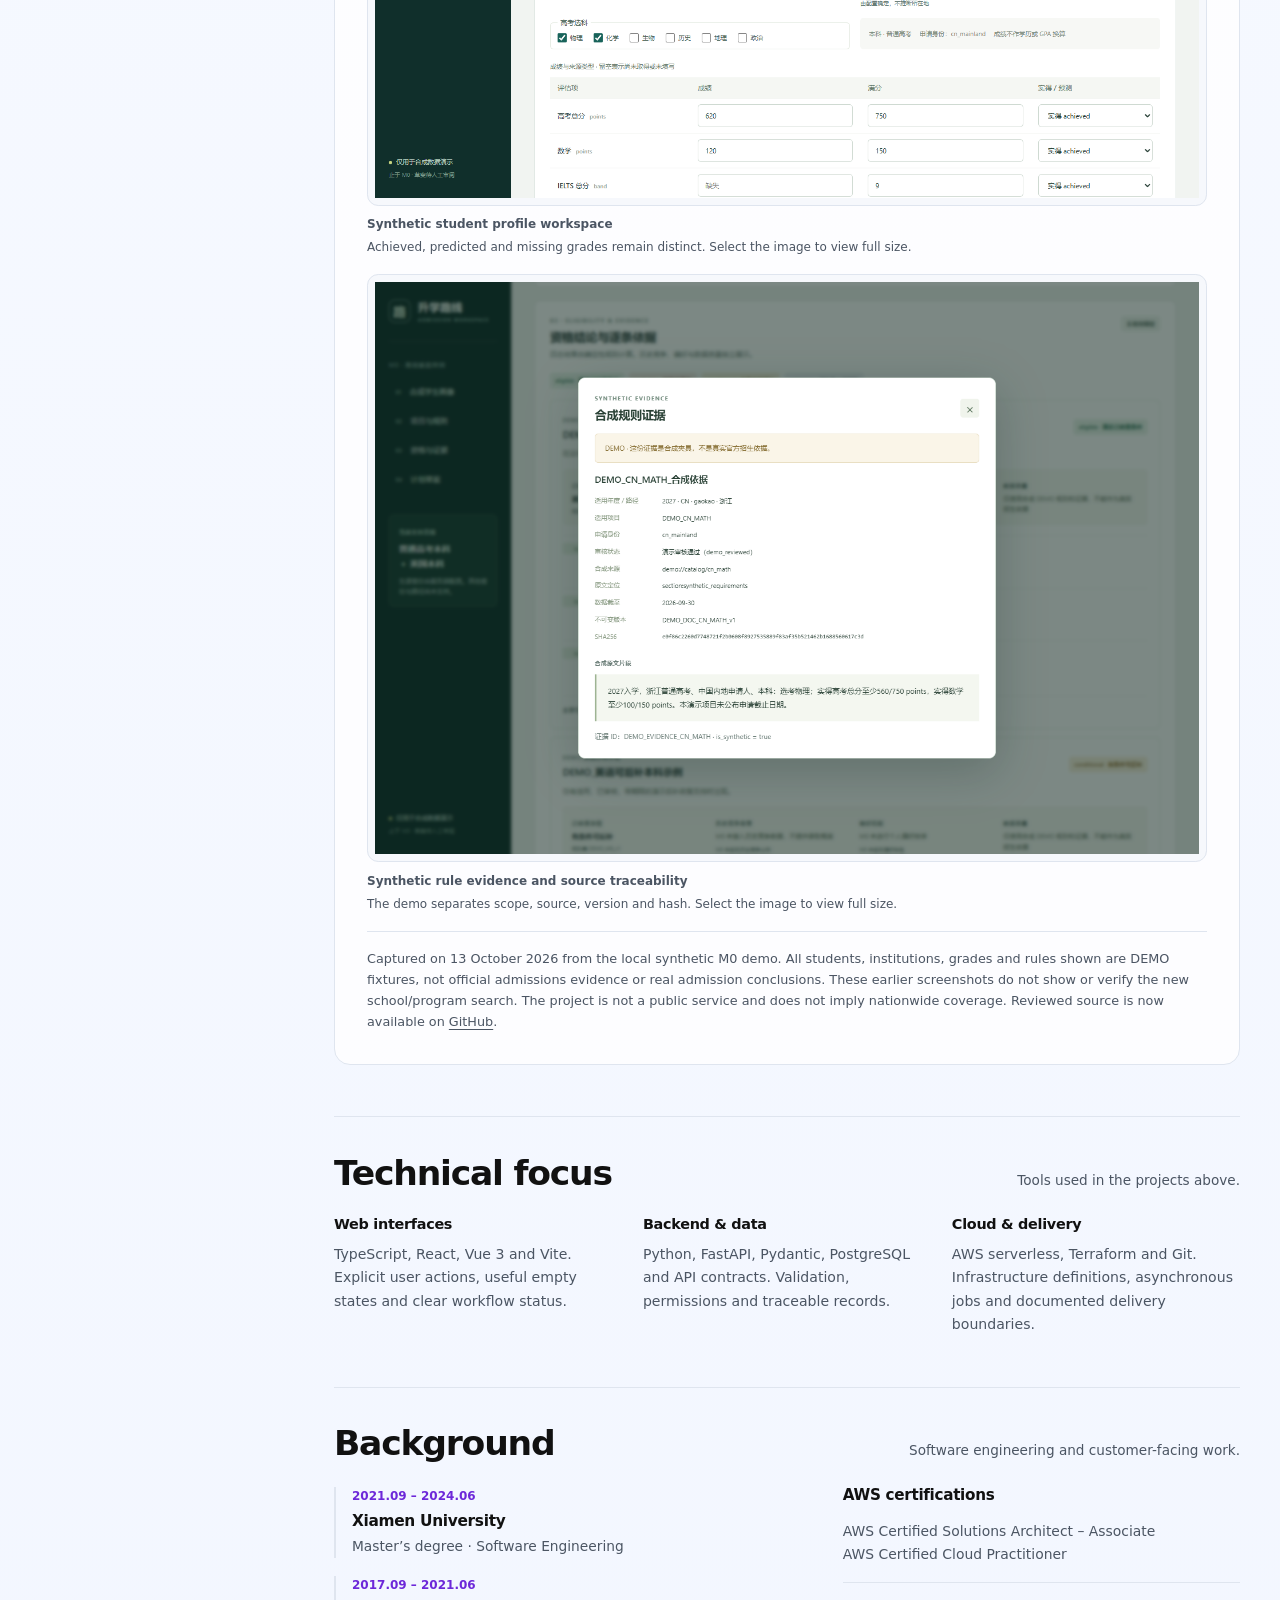
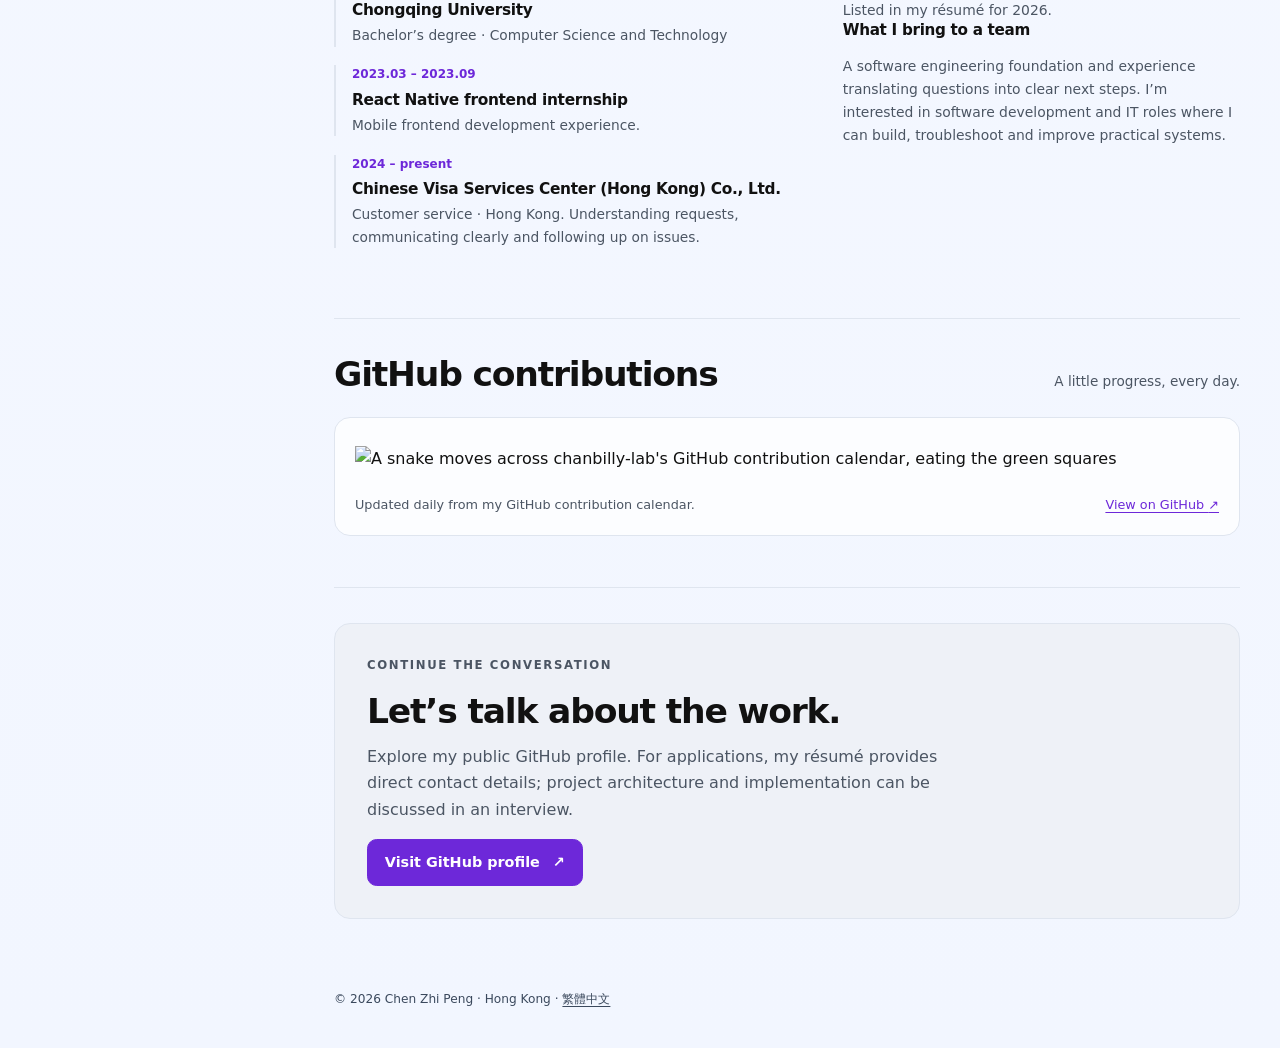
==== commit 0f79394a: "docs(PRIVACY-PUBLISH-01): link reviewed public project sources" ====
--- a/index.html
+++ b/index.html
@@ -68,6 +68,7 @@
                         <p>A document submission and human review workflow with immutable requirements, private uploads and an auditable decision trail.</p>
                         <div class="stack" aria-label="DocFlow technologies"><span>Python</span><span>React</span><span>TypeScript</span><span>AWS</span><span>Terraform</span></div>
                         <a class="project-link" href="#docflow">Read the case study <span aria-hidden="true">↗</span></a>
+                        <a class="project-link" href="https://github.com/chanbilly-lab/docflow">View source on GitHub <span aria-hidden="true">↗</span></a>
                     </article>
                     <article class="projectItem">
                         <div class="project-top"><span class="project-number">PROJECT 02</span><span class="status">Local demo · in development</span></div>
@@ -75,6 +76,7 @@
                         <p>An evidence-based advising workflow: student profile, program options, deterministic eligibility checks and a draft action plan.</p>
                         <div class="stack" aria-label="Admissions project technologies"><span>Vue 3</span><span>TypeScript</span><span>FastAPI</span><span>PostgreSQL</span></div>
                         <a class="project-link" href="#admissions">Read the case study <span aria-hidden="true">↗</span></a>
+                        <a class="project-link" href="https://github.com/chanbilly-lab/study-admissions-agent">View source on GitHub <span aria-hidden="true">↗</span></a>
                     </article>
                 </div>
                 <article class="case-study" id="docflow" aria-labelledby="docflow-title">
@@ -148,7 +150,7 @@
                             <figcaption><strong>Synthetic rule evidence and source traceability</strong>The demo separates scope, source, version and hash. Select the image to view full size.</figcaption>
                         </figure>
                     </div>
-                    <p class="source-note">Captured on 13 October 2026 from the local synthetic M0 demo. All students, institutions, grades and rules shown are DEMO fixtures, not official admissions evidence or real admission conclusions. These earlier screenshots do not show or verify the new school/program search. The project is not a public service and does not imply nationwide coverage. Source is private; a code walkthrough can be arranged on request.</p>
+                    <p class="source-note">Captured on 13 October 2026 from the local synthetic M0 demo. All students, institutions, grades and rules shown are DEMO fixtures, not official admissions evidence or real admission conclusions. These earlier screenshots do not show or verify the new school/program search. The project is not a public service and does not imply nationwide coverage. Reviewed source is now available on <a href="https://github.com/chanbilly-lab/study-admissions-agent">GitHub</a>.</p>
                 </article>
             </section>
             <section class="section" id="skills" aria-labelledby="skills-title">
